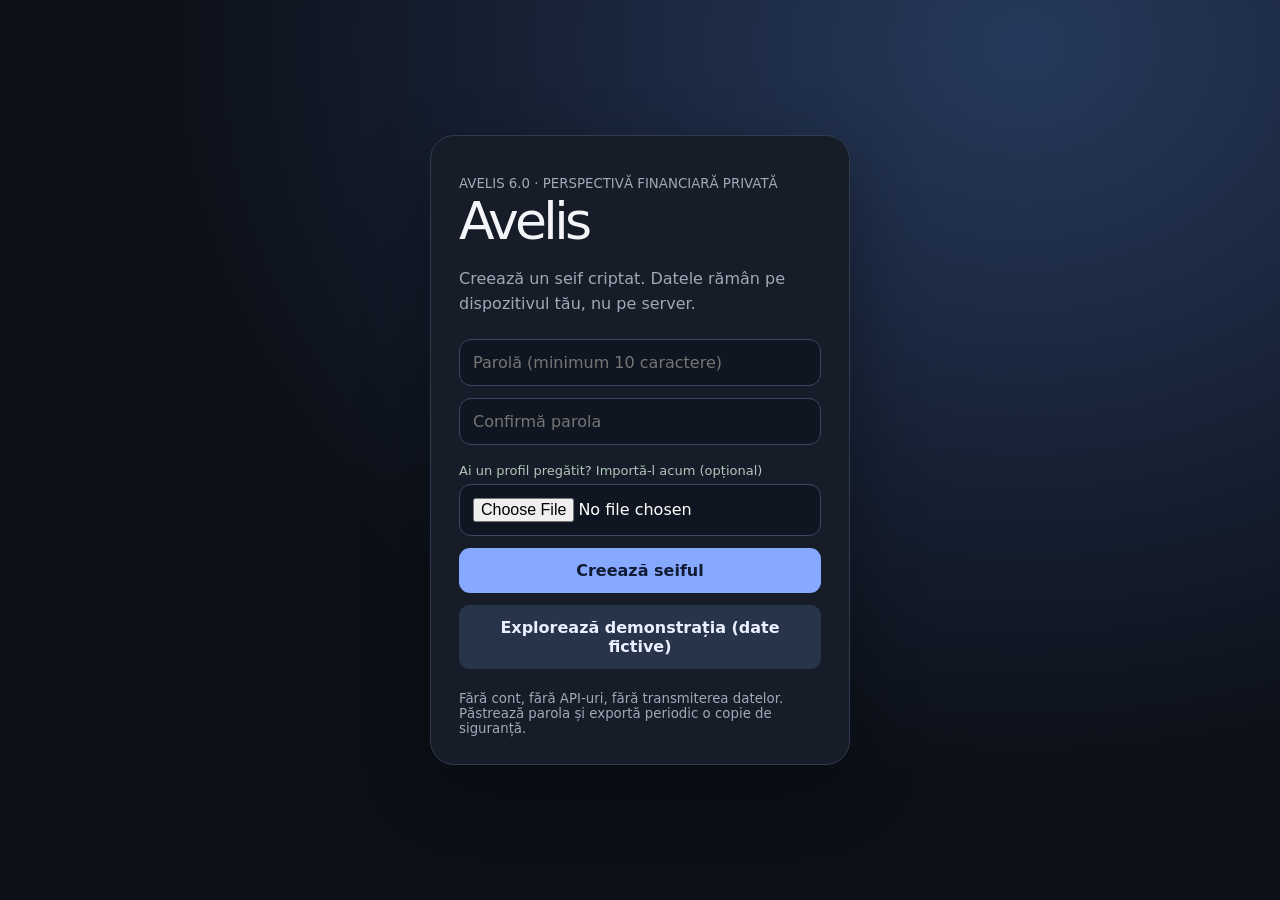
==== public/index.html @ 4bc693ee "Avelis 6: cobalt visual system, cash journal, custom scenarios and debt overview" ====
<!doctype html><html lang="ro"><head><meta charset="utf-8"><meta http-equiv="Content-Security-Policy" content="default-src 'self'; script-src 'self'; style-src 'self' 'unsafe-inline'; img-src 'self' data: blob:; connect-src 'self'; object-src 'none'; base-uri 'none'; form-action 'none'; worker-src 'self'"><meta name="referrer" content="no-referrer"><meta name="description" content="Avelis — local-first financial planning and transaction analysis."><meta name="viewport" content="width=device-width,initial-scale=1,viewport-fit=cover"><meta name="theme-color" content="#0c1018"><meta name="apple-mobile-web-app-capable" content="yes"><meta name="apple-mobile-web-app-status-bar-style" content="black-translucent"><link rel="apple-touch-icon" href="./icon-192.png"><link rel="manifest" href="./manifest.webmanifest"><link rel="stylesheet" href="./style.css?v=6.0"><title>Avelis</title></head><body><div id="app"><noscript>Activează JavaScript pentru a utiliza Avelis.</noscript></div><script src="./app.js?v=6.0" defer></script><script src="./vault.js?v=6.0" defer></script></body></html>
---- public/style.css ----
.avelis-root{color-scheme:dark;--bg:#0a1019;--panel:#121c29;--border:#273647;--muted:#a0b1c4;--text:#edf4fa;--mint:#6ee7bd;--red:#ff9aab;--amber:#ffd191;--blue:#87b9ff}
.avelis-root *{box-sizing:border-box}
.avelis-root{margin:0;background:radial-gradient(ellipse at 85% 0,#152c3c 0,transparent 40%),var(--bg);font:15px/1.55 -apple-system,BlinkMacSystemFont,"Segoe UI",sans-serif;color:var(--text)}
.avelis-root button,.avelis-root input,.avelis-root select,.avelis-root textarea{font:inherit;color:inherit}
.avelis-root button{cursor:pointer;border:1px solid var(--border);border-radius:10px;background:#203244;padding:10px 15px;font-weight:600}
.avelis-root button:hover{background:#2d4357}
.avelis-root button.primary{background:var(--mint);color:#09251e;border:0}
.avelis-root button.danger{color:var(--red)}
.avelis-root button:disabled{opacity:.45;cursor:not-allowed}
.avelis-root input,.avelis-root select,.avelis-root textarea{width:100%;background:#0b1420;border:1px solid #344456;border-radius:9px;padding:10px 12px;min-height:44px}
.avelis-root input[type=checkbox]{width:18px;min-height:18px;accent-color:var(--mint)}
.avelis-root input:focus,.avelis-root select:focus,.avelis-root textarea:focus{outline:2px solid var(--mint);outline-offset:1px}
.avelis-root label{display:block;color:var(--muted);font-size:12px;font-weight:600;letter-spacing:.02em}
.avelis-root label input,.avelis-root label select{display:block;margin-top:5px;font-size:16px;color:var(--text)}
.avelis-root aside{position:fixed;top:0;bottom:0;width:224px;background:#0d1621;border-right:1px solid var(--border);padding:25px 15px;display:flex;flex-direction:column;gap:22px}
.avelis-root .brand{font-size:21px;font-weight:750;letter-spacing:-.06em;padding:0 8px}
.avelis-root .brand em{font-style:normal;color:var(--mint)}
.avelis-root .brand small{display:block;font-size:10px;letter-spacing:.15em;color:var(--muted);font-weight:500}
.avelis-root nav{display:flex;flex-direction:column;gap:5px}
.avelis-root nav button{text-align:left;background:transparent;border-color:transparent;color:var(--muted);font-weight:500}
.avelis-root nav button.active{background:#203244;border-color:#345165;color:var(--mint)}
.avelis-root aside footer{margin-top:auto;font-size:11px;color:var(--muted)}
.avelis-root main{margin-left:224px;padding:35px 4vw 70px;max-width:1650px}
.avelis-root header{display:flex;align-items:center;justify-content:space-between;gap:10px;margin-bottom:25px}
.avelis-root h1{font-size:clamp(26px,3vw,38px);letter-spacing:-.045em;line-height:1.2;margin:0 0 6px}
.avelis-root h2{font-size:19px;letter-spacing:-.02em;margin:0 0 14px}
.avelis-root h3{font-size:15px;margin:0 0 8px}
.avelis-root p{margin:5px 0 15px}
.avelis-root .muted,.avelis-root small{color:var(--muted)}
.avelis-root .tiny{font-size:12px}
.avelis-root .eyebrow{font-size:11px;letter-spacing:.14em;text-transform:uppercase;color:var(--mint);font-weight:700}
.avelis-root .grid{display:grid;gap:14px;grid-template-columns:repeat(auto-fit,minmax(210px,1fr));margin-bottom:16px}
.avelis-root .two{grid-template-columns:repeat(2,minmax(0,1fr))}
.avelis-root .card{background:linear-gradient(150deg,#162333,#111b27);border:1px solid var(--border);border-radius:16px;padding:19px;min-width:0;margin-bottom:15px}
.avelis-root .grid>.card{margin:0}
.avelis-root .metric{font-size:clamp(24px,3vw,33px);font-weight:700;letter-spacing:-.045em;font-variant-numeric:tabular-nums;line-height:1.3;margin:8px 0}
.avelis-root .good{color:var(--mint)}
.avelis-root .bad{color:var(--red)}
.avelis-root .warn{color:var(--amber)}
.avelis-root .row{display:flex;align-items:center;justify-content:space-between;gap:12px;flex-wrap:wrap}
.avelis-root .fields{display:grid;grid-template-columns:repeat(auto-fit,minmax(145px,1fr));gap:13px;margin:12px 0}
.avelis-root .tablewrap{overflow-x:auto}
.avelis-root table{width:100%;border-collapse:collapse;font-size:13px;text-align:left;white-space:nowrap}
.avelis-root th{color:var(--muted);font-size:11px;font-weight:600;text-transform:uppercase;letter-spacing:.04em}
.avelis-root th,.avelis-root td{padding:11px 10px;border-bottom:1px solid var(--border)}
.avelis-root td.num,.avelis-root th.num{text-align:right;font-variant-numeric:tabular-nums}
.avelis-root tr:last-child td{border:0}
.avelis-root .pill{display:inline-block;padding:3px 9px;border-radius:20px;background:#24384a;color:var(--muted);font-size:11px}
.avelis-root .bar{height:9px;border-radius:8px;background:#25384a;overflow:hidden;display:flex;margin:12px 0}
.avelis-root .bar span{height:100%}
.avelis-root .notice{padding:12px 14px;border-left:3px solid var(--amber);background:#382f26;border-radius:5px;color:#ffe0ba;font-size:13px;margin:12px 0}
.avelis-root .line{border-top:1px solid var(--border);margin:12px 0}
.avelis-root .chart{width:100%;height:auto;display:block}
.avelis-root .debt{border:1px solid var(--border);border-radius:12px;padding:15px;margin:12px 0;background:#101b28}
.avelis-root .debt summary{cursor:pointer;list-style:none;display:flex;justify-content:space-between;gap:8px;align-items:center}
.avelis-root .debt summary::-webkit-details-marker{display:none}
.avelis-root .debt summary:after{content:"+";color:var(--muted)}
.avelis-root .debt[open] summary:after{content:"−"}
.avelis-root .check{display:flex;align-items:center;gap:8px;margin:10px 0;color:var(--text);font-size:14px}
.avelis-root .check input{margin:0}
.avelis-root .status{font-size:12px;color:var(--muted)}
.avelis-root .actions{display:flex;gap:8px;flex-wrap:wrap}
.avelis-root .calendar{display:grid;grid-template-columns:repeat(7,minmax(0,1fr));gap:5px}
.avelis-root .day{padding:7px;min-height:66px;border-radius:8px;border:1px solid var(--border);font-size:11px;overflow:hidden}
.avelis-root .day b{display:block;font-size:13px}
.avelis-root .day.negative{background:#3c2631}
.avelis-root .day.positive{background:#15352e}
.avelis-root .dayhead{text-align:center;color:var(--muted);font-size:12px}
.avelis-root .blank{border:0}
.avelis-root .mobile-title{display:none}
.avelis-root #toast{position:fixed;right:15px;bottom:15px;background:#263c4d;padding:10px 16px;border:1px solid var(--border);border-radius:10px;z-index:10;display:none}
.avelis-root a{color:var(--blue)}
@container avelis (max-width:760px){.avelis-root aside{position:sticky;top:0;width:100%;height:auto;padding:12px 12px 7px;gap:7px;z-index:5;background:#0d1621f5;backdrop-filter:blur(20px);border-right:0;border-bottom:1px solid var(--border)}
.avelis-root aside footer{display:none}
.avelis-root nav{flex-direction:row;overflow-x:auto;scrollbar-width:none}
.avelis-root nav button{white-space:nowrap;padding:7px 10px;font-size:13px}
.avelis-root .brand{font-size:18px}
.avelis-root .brand small{display:inline;margin-left:10px}
.avelis-root main{margin:0;padding:20px 14px 50px}
.avelis-root .grid{grid-template-columns:repeat(2,minmax(0,1fr));gap:9px}
.avelis-root .two{grid-template-columns:1fr}
.avelis-root .card{padding:14px;border-radius:13px}
.avelis-root .metric{font-size:25px}
.avelis-root .fields{grid-template-columns:repeat(2,minmax(0,1fr))}
.avelis-root .day{padding:4px;min-height:54px;font-size:9px}
.avelis-root header{align-items:flex-start}
.avelis-root header .status{max-width:85px;text-align:right}
.avelis-root .wide{grid-column:1/-1}}
@container avelis (max-width:365px){.avelis-root .fields{grid-template-columns:1fr}
.avelis-root .metric{font-size:22px}}
@media print{.avelis-root aside,.avelis-root button,.avelis-root #toast{display:none!important}
.avelis-root main{margin:0;color:black;background:white}
.avelis-root .card{background:white;border:1px solid #ddd;color:black}
.avelis-root{background:white;color:black}}
.avelis-root{--bg:#080c14;--panel:#101927;--border:#263448;--text:#f0f5fb;--muted:#98a9bf;--mint:#86a8ff;--red:#ff889d;--amber:#ffd08b;--blue:#c2a9fa;--shadow:0 22px 50px #0003}
.avelis-root{scroll-behavior:smooth}
.avelis-root{background:radial-gradient(ellipse at 90% -10%,#203d4c 0,transparent 42%),radial-gradient(ellipse at 30% 80%,#17223c 0,transparent 50%),var(--bg);background-attachment:fixed;letter-spacing:-.012em}
.avelis-root aside{width:244px;padding:28px 18px;background:#101722d9;backdrop-filter:blur(30px);border-color:#ffffff0e;gap:30px}
.avelis-root .brand{font-size:27px;display:flex;align-items:center;gap:11px;letter-spacing:-.055em}
.avelis-root .brand small{font-size:9px;letter-spacing:.17em;margin-top:2px}
.avelis-root .brand-icon{width:43px;height:43px;border-radius:14px;background:linear-gradient(140deg,#7cecc6,#257a6e);box-shadow:0 7px 25px #54d5b335;display:grid;place-items:center;color:#09271f;flex:none}
.avelis-root .brand-icon svg{width:27px;height:27px}
.avelis-root nav button{display:flex;align-items:center;gap:12px;padding:12px 14px;border-radius:13px;font-size:14px}
.avelis-root nav button svg{width:19px;height:19px;flex:none;stroke-width:1.7}
.avelis-root nav button.active{background:linear-gradient(110deg,#28534891,#1a2e3e70);border:1px solid #86a8ff25;box-shadow:inset 3px 0 #86a8ff;color:#b2f6df}
.avelis-root main{margin-left:244px;max-width:1800px;padding:37px clamp(22px,3.2vw,64px) 70px}
.avelis-root header{margin-bottom:28px}
.avelis-root h1{font-weight:650;font-size:clamp(30px,3.2vw,46px)}
.avelis-root h2{font-weight:650;font-size:19px}
.avelis-root header .status{padding:9px 12px;border:1px solid var(--border);border-radius:30px;background:#ffffff06;white-space:nowrap}
.avelis-root .header-actions{display:flex;gap:8px;align-items:center}
.avelis-root .theme-toggle{padding:8px 13px;border-radius:30px;background:transparent}
.avelis-root .card{position:relative;overflow:hidden;background:linear-gradient(142deg,#ffffff08,#ffffff02),var(--panel);box-shadow:var(--shadow);border:1px solid #a8c7f019;border-radius:22px;padding:22px}
.avelis-root .grid{gap:14px}
.avelis-root .metric{font-weight:650;font-size:clamp(25px,2.6vw,37px)}
.avelis-root .grid>.card:before{content:"";position:absolute;top:0;left:20px;right:20px;height:1px;background:linear-gradient(90deg,transparent,#9cc0e54a,transparent)}
.avelis-root button{border-radius:12px;background:#25364a;color:var(--text);transition:background .18s,transform .18s}
.avelis-root button:active{transform:scale(.98)}
.avelis-root button.primary{background:linear-gradient(135deg,#8bf5ce,#54cba0);box-shadow:0 5px 18px #4bcba328}
.avelis-root input,.avelis-root select,.avelis-root textarea{background:#080f1b90;border-color:#61789655;border-radius:12px}
.avelis-root .debt{background:#ffffff03;border-radius:16px}
.avelis-root .bar{height:12px;border-radius:12px}
.avelis-root .notice{border:1px solid #e7b46e35;background:#b9873413;border-radius:13px;color:var(--amber);border-left:3px solid var(--amber)}
.avelis-root .hero{display:grid;grid-template-columns:minmax(0,1.5fr) minmax(170px,.75fr);gap:24px;align-items:center;padding:30px;min-height:220px;background:radial-gradient(ellipse at 85% 45%,#377d682f,transparent 60%),linear-gradient(120deg,#162d3b,#14212c 65%,#102526);border-color:#78e8b937}
.avelis-root .hero .big{font-size:clamp(42px,6vw,76px);font-weight:610;letter-spacing:-.07em;line-height:1.06;margin:12px 0}
.avelis-root .hero .hero-sub{max-width:540px;color:#a9c5cb}
.avelis-root .hero .orbit{max-width:220px;width:100%;justify-self:center}
.avelis-root .hero .orbit text{fill:#e8f8f2}
.avelis-root .hero .pill{background:#65e8b41a;color:#a6f0d6}
.avelis-root .hero .actions{margin-top:18px}
.avelis-root .hero .actions button:not(.primary){background:#ffffff08}
.avelis-root .chart-shell{position:relative}
.avelis-root .chart-tip{position:absolute;top:10px;right:10px;white-space:pre-line;pointer-events:none;padding:9px 13px;border-radius:12px;background:var(--panel);border:1px solid var(--border);box-shadow:var(--shadow);font-size:12px;display:none;z-index:2}
.avelis-root .chart{touch-action:pan-y;overflow:visible}
.avelis-root .chart text{fill:var(--muted)}
.avelis-root .chart-axis{stroke:var(--border)}
.avelis-root .chart-glow{filter:drop-shadow(0 0 6px #86a8ff55)}
.avelis-root .kicker{font-size:10px;letter-spacing:.18em;color:var(--mint);font-weight:700;text-transform:uppercase}
.avelis-root .syncbox{border:1px solid var(--border);border-radius:14px;padding:15px;margin:10px 0;background:#ffffff04}
.avelis-root .syncbox .row{margin:5px 0}
.avelis-root .bottom-caption{font-size:11px;color:var(--muted)}
.avelis-root .day{min-height:74px;border-radius:12px}
.avelis-root .day.positive{background:#54cba014}
.avelis-root .day.negative{background:#fa77941c}
.avelis-root .tablewrap{border-radius:10px}
.avelis-root .card .row+.row{margin-top:8px}
.avelis-root .mini-nav{display:none}
.avelis-root .progress-row{margin:11px 0}
.avelis-root .progress-row .bar{margin:7px 0}
.avelis-root .fade-in{animation:appear .28s ease-out both}
@keyframes appear{from{opacity:0;transform:translateY(5px)}to{opacity:1;transform:translateY(0)}}
.avelis-root[data-theme=light]{color-scheme:light;--bg:#eef2f7;--panel:#fcfdff;--border:#d9e1ed;--text:#14243a;--muted:#54677c;--mint:#087a58;--red:#b33952;--amber:#905d00;--blue:#2364aa;--shadow:0 12px 35px #24405b0c}
.avelis-root[data-theme=light]{background:radial-gradient(ellipse at 95% 0,#cde8e1,transparent 50%),var(--bg)}
.avelis-root[data-theme=light] aside{background:#f7faffdf;border-color:var(--border)}
.avelis-root[data-theme=light] nav button.active{background:#d9eee6;color:#086748;box-shadow:inset 3px 0 #087a58}
.avelis-root[data-theme=light] button{background:#e9eff7;color:var(--text)}
.avelis-root[data-theme=light] input,.avelis-root[data-theme=light] select,.avelis-root[data-theme=light] textarea{background:#f3f6fa}
.avelis-root[data-theme=light] .hero{background:radial-gradient(ellipse at 85% 45%,#a9e1ca,transparent 70%),#e6f5f0}
.avelis-root[data-theme=light] .hero .orbit text{fill:#16362d}
.avelis-root[data-theme=light] .hero .hero-sub{color:#426b62}
.avelis-root[data-theme=light] .hero .pill{color:#086748}
.avelis-root[data-theme=light] .pill{background:#e5edf4;color:#456079}
.avelis-root[data-theme=light] .bar{background:#e1e8ef}
.avelis-root[data-theme=light] .card{border-color:#dbe4ee}
.avelis-root[data-theme=light] .debt{background:#f7f9fc}
.avelis-root[data-theme=light] #toast{background:#fff}
.avelis-root[data-theme=light] .day.positive{background:#dff2e9}
.avelis-root[data-theme=light] .day.negative{background:#fbe3e9}
@container avelis (max-width:760px){.avelis-root aside{position:sticky;top:0;width:100%;padding:calc(8px + env(safe-area-inset-top)) 15px 9px;gap:9px;background:#101722ec;z-index:6}
.avelis-root .brand{font-size:22px}
.avelis-root .brand-icon{width:31px;height:31px;border-radius:10px}
.avelis-root .brand-icon svg{width:21px;height:21px}
.avelis-root .brand small{display:block;margin:0;font-size:8px}
.avelis-root nav{gap:5px;overflow:auto}
.avelis-root nav button{padding:8px 11px;font-size:12px;gap:5px;flex:none}
.avelis-root nav button svg{width:15px;height:15px}
.avelis-root main{margin:0;padding:19px 13px calc(42px + env(safe-area-inset-bottom))}
.avelis-root header{margin-bottom:16px;gap:5px}
.avelis-root h1{font-size:29px}
.avelis-root header .status{font-size:10px;padding:6px 8px;max-width:100px;white-space:normal}
.avelis-root .header-actions{flex-direction:column;align-items:flex-end;gap:5px}
.avelis-root .theme-toggle{padding:5px 10px;font-size:12px}
.avelis-root .card{border-radius:18px;padding:16px}
.avelis-root .hero{grid-template-columns:1fr;gap:4px;padding:20px}
.avelis-root .hero .big{font-size:52px}
.avelis-root .hero .orbit{display:none}
.avelis-root .hero .hero-sub{font-size:13px}
.avelis-root .hero .actions{margin-top:12px}
.avelis-root .grid{gap:8px}
.avelis-root .grid>.card{padding:13px}
.avelis-root .metric{font-size:25px}
.avelis-root .day{min-height:54px;font-size:9px;padding:3px}
.avelis-root .chart{min-height:125px}
.avelis-root h2{font-size:17px}
.avelis-root .tiny{font-size:11px}
.avelis-root .hero .actions button{font-size:12px;padding:9px 11px}
.avelis-root .fields{gap:8px}
.avelis-root label input,.avelis-root label select{font-size:16px}
.avelis-root #toast{bottom:calc(15px + env(safe-area-inset-bottom));max-width:90vw}}
@media (prefers-reduced-motion:reduce){.avelis-root *,.avelis-root *::before,.avelis-root *::after{animation:none!important;transition:none!important;scroll-behavior:auto!important}}
.avelis-host{height:100%;padding:0!important;overflow:hidden!important;container:avelis / inline-size}.avelis-root{height:100%;overflow:auto;position:relative;isolation:isolate;container:avelis / inline-size;font-family: -apple-system,BlinkMacSystemFont,system-ui,sans-serif;--bg:#101a1b;--panel:#172624;--border:#344840;--text:#edf4ec;--muted:#a9bdb3;--mint:#86a8ff;--blue:#a5c8e6;--red:#f1a2a3;--amber:#e1bc87;background:radial-gradient(ellipse at 90% 0,#274139 0,transparent 50%),var(--bg)}.avelis-root aside{position:sticky;top:0;height:100%;float:left;background:#12201fe8;width:208px;z-index:5}.avelis-root main{margin-left:208px;max-width:1600px;padding:26px 28px 50px}.avelis-root .brand{font-size:29px;font-weight:550;letter-spacing:-.06em}.avelis-root .brand-icon{background:#86a8ff;color:#18342b}.avelis-root .brand small{letter-spacing:.1em}.avelis-root .card{border-radius:19px;box-shadow:0 10px 35px #0002}.avelis-root .hero{background:radial-gradient(ellipse at 90% 55%,#538f6f3d,transparent 65%),linear-gradient(135deg,#244139,#182a2c);border-color:#86a8ff44}.avelis-root #toast{position:sticky;bottom:12px;margin:0 auto;z-index:30;right:auto;left:auto;width:max-content;max-width:95%;transform:none}.avelis-root #view{animation:avelis-in .28s ease both}.avelis-root button{min-height:36px}.avelis-root .chart-tip{white-space:pre-line}.avelis-root .profile-row{display:flex;align-items:center;justify-content:space-between;gap:10px;border-bottom:1px solid var(--border);padding:12px 0}.avelis-root .profile-row:last-child{border:0}.avelis-root .profile-row p{margin:3px 0;font-size:12px}.avelis-root .intelligence-grid{display:grid;grid-template-columns:1fr 1fr;gap:12px}.avelis-root .intelligence-grid>.card{margin:0}.avelis-root .signal{font-size:11px;letter-spacing:.1em;color:var(--mint)}.avelis-root .profile-progress{height:8px;border-radius:9px;overflow:hidden;background:var(--border)}.avelis-root .profile-progress span{display:block;height:100%;background:var(--mint);transition:width .4s}.avelis-root[data-theme=light]{--bg:#edf3ef;--panel:#fff;--border:#d6e2dc;--text:#23382f;--muted:#516d61;--mint:#14744f;background:radial-gradient(ellipse at 90% 0,#cce6d6,transparent 50%),var(--bg)}.avelis-root[data-theme=light] aside{background:#f4faf6}.avelis-root[data-theme=light] .hero{background:linear-gradient(135deg,#d6f0e0,#e9f5ee)}@keyframes avelis-in{from{opacity:0;transform:translateY(7px)}to{opacity:1;transform:translateY(0)}}@container avelis (max-width:900px){.avelis-root aside{width:100%;height:auto;float:none;position:sticky;top:0;display:block;padding:9px 12px;background:#12201fef}.avelis-root aside footer{display:none}.avelis-root nav{display:flex;flex-direction:row;overflow-x:auto;gap:4px;padding-top:7px;scrollbar-width:none}.avelis-root nav button{white-space:nowrap;flex:none;min-height:38px}.avelis-root main{margin:0;padding:16px 12px 44px}.avelis-root .brand{font-size:24px}.avelis-root .brand small{display:none}.avelis-root .intelligence-grid{grid-template-columns:1fr}.avelis-root .grid{grid-template-columns:repeat(2,minmax(0,1fr))}.avelis-root .grid.two{grid-template-columns:1fr}.avelis-root .fields{grid-template-columns:repeat(2,minmax(0,1fr))}.avelis-root .hero{grid-template-columns:1fr}.avelis-root .hero .orbit{display:none}.avelis-root .card{padding:15px}.avelis-root h1{font-size:27px}.avelis-root .metric{font-size:clamp(19px,5vw,27px)}}@container avelis (max-width:420px){.avelis-root .fields{grid-template-columns:1fr}.avelis-root .calendar .day{font-size:9px}.avelis-root .metric{font-size:20px}}@media(prefers-reduced-motion:reduce){.avelis-root #view{animation:none}.avelis-root .profile-progress span{transition:none}}
html,body{margin:0;height:100%;background:#101a1b;font-family:system-ui}body{overflow:hidden}.avelis-root{height:100dvh}.entry{min-height:100dvh;display:grid;place-items:center;padding:24px;box-sizing:border-box;background:radial-gradient(ellipse at 80% 10%,#325247,transparent 60%),#101a1b;color:#e8f4eb}.entry section{width:min(100%,420px);padding:28px;box-sizing:border-box;background:#172624;border:1px solid #375247;border-radius:24px;box-shadow:0 30px 80px #0005}.entry h1{font-size:40px;font-weight:500;letter-spacing:-.07em;margin:0}.entry p{color:#b1c7bb;line-height:1.55}.entry input,.entry button{font:inherit;box-sizing:border-box;width:100%;padding:13px;border-radius:12px;margin:6px 0}.entry input{background:#0d1917;color:white;border:1px solid #456657;font-size:16px}.entry button{background:#86a8ff;color:#18342b;border:0;font-weight:650;cursor:pointer}.entry button.secondary{background:#283e36;color:#dbefe4}.entry small{display:block;color:#b1c7bb;margin-top:12px}.entry #error{color:#ffacac}.avelis-root aside{padding-top:calc(20px + env(safe-area-inset-top))}@media(max-width:900px){.avelis-root aside{padding-top:calc(8px + env(safe-area-inset-top))}.avelis-root main{padding-bottom:calc(40px + env(safe-area-inset-bottom))}}
/* v2: editorial dashboard and bottom navigation */
.avelis-root{--bg:#0b1517;--panel:#142325;--text:#eef3e9;--muted:#9db0ad;--border:#29413f;--mint:#86a8ff;background:radial-gradient(ellipse at 100% 0%,#294c44,transparent 45%),var(--bg)}
.avelis-root .card{background:linear-gradient(135deg,#ffffff06,transparent),var(--panel);border:1px solid var(--border);border-radius:24px}.avelis-root main{max-width:1480px;padding:34px clamp(20px,4vw,64px) 86px}.avelis-root nav button{min-height:52px}.avelis-root #view.fade-in{animation:v2appear .38s cubic-bezier(.2,.7,.2,1) both}
.v2hero{position:relative;isolation:isolate;overflow:hidden;border-radius:30px;padding:32px 34px;margin-bottom:18px;background:radial-gradient(ellipse at 87% 23%,#417b62,transparent 58%),linear-gradient(130deg,#213f39,#162c30 65%,#1c413c);border:1px solid #9edcc74d;box-shadow:0 20px 70px #0004;color:#eef7e9}.v2glow{position:absolute;inset:-40%;background:conic-gradient(from 25deg,transparent 0%,#86a8ff22 12%,transparent 28%,#81adce22 53%,transparent 66%);z-index:-1;animation:v2drift 20s linear infinite;pointer-events:none}.v2hero-main{display:grid;grid-template-columns:1.5fr 1fr;gap:20px;align-items:center}.v2eyebrow{font-size:10px;letter-spacing:.15em;font-weight:750;color:var(--muted);margin-bottom:8px}.v2hero .v2eyebrow{color:#bbd9cc}.v2balance{font-size:clamp(36px,5.6vw,75px);font-weight:550;letter-spacing:-.075em;line-height:1.06;font-variant-numeric:tabular-nums;margin:10px 0 15px;overflow-wrap:anywhere}.v2hero p{color:#c0d8cf}.v2ring{width:min(100%,176px);aspect-ratio:1;border-radius:50%;justify-self:center;display:grid;place-items:center;background:conic-gradient(#9df0c9 var(--pct),#ffffff15 0);padding:9px;box-shadow:0 0 45px #9df0c91c}.v2ring>div{height:100%;width:100%;border-radius:50%;background:#20403a;display:grid;align-content:center;justify-items:center;padding:8px;text-align:center}.v2ring b{font-size:45px;line-height:1.1}.v2ring span,.v2ring small{font-size:11px;color:#c0d8cf}.v2herofoot{display:grid;grid-template-columns:1fr 1fr;gap:16px;margin-top:24px;padding-top:19px;border-top:1px solid #ffffff22}.v2herofoot small,.v2event small,.v2presets small{display:block;font-size:12px;color:var(--muted)}.v2herofoot small{color:#bbd9cc}.v2herofoot strong{display:block;font-size:clamp(18px,2vw,28px);font-weight:550;margin-top:5px}.v2quickgrid{display:grid;grid-template-columns:1fr 1fr auto;gap:12px;align-items:end}.v2quickgrid button{min-height:44px}.v2quick p{margin:8px 0 0}.v2insight{display:flex;align-items:center;gap:16px;margin:0 0 18px;padding:19px 22px;border-radius:22px;border:1px solid #83d7b83d;background:linear-gradient(120deg,#37685242,#82d4ad0a)}.v2insight>div{flex:1;min-width:0}.v2insight h2{margin:3px 0}.v2insight p{margin:0;color:var(--muted);font-size:13px}.v2insight small{font-size:10px;letter-spacing:.12em;color:var(--mint)}.v2spark{display:grid;place-items:center;background:#86a8ff25;color:var(--mint);border-radius:18px;width:52px;height:52px;font-size:29px;flex:none}.v2columns{display:grid;grid-template-columns:1.35fr 1fr;gap:14px;align-items:start}.v2chart .chart-glow{stroke-dasharray:1200;animation:v2draw .9s ease-out both}.v2event{display:grid;grid-template-columns:68px minmax(0,1fr) auto;gap:10px;align-items:center;border-bottom:1px solid var(--border);padding:13px 0}.v2event:last-child{border:0}.v2event b{font-size:13px;overflow-wrap:anywhere}.v2event strong{font-size:14px;font-variant-numeric:tabular-nums;white-space:nowrap}.v2date{color:var(--muted);font-size:11px;background:#86a8ff12;border-radius:10px;padding:8px;text-align:center}.v2flow{display:flex;min-height:14px;gap:3px;border-radius:12px;overflow:hidden;background:var(--border);margin:18px 0}.v2flow i{transition:flex .4s ease;min-width:0}.v2line{padding:7px 0;border-bottom:1px solid var(--border);font-size:13px}.v2links{display:flex;flex-wrap:wrap;gap:8px;margin:14px 0}.v2links .selected{background:var(--mint);color:#0a2520;border-color:transparent}.v2presets{display:grid;grid-template-columns:repeat(4,minmax(0,1fr));gap:8px;margin:0 0 18px}.v2presets button{text-align:left;min-height:76px;background:var(--panel);border-radius:18px}.v2presets b{display:block}.v2intro h2{font-size:clamp(24px,3vw,38px);line-height:1.12;letter-spacing:-.04em}.avelis-root button:focus-visible{outline:2px solid var(--mint);outline-offset:3px}.entry h1{font-size:56px}.entry section{border-radius:30px}
@keyframes v2appear{from{opacity:0;transform:translateY(8px)}to{opacity:1;transform:translateY(0)}}@keyframes v2drift{to{transform:rotate(360deg)}}@keyframes v2draw{from{stroke-dashoffset:1200}to{stroke-dashoffset:0}}
@media(max-width:900px){.avelis-root aside{position:sticky;top:0;height:auto;width:100%;float:none;padding:calc(10px + env(safe-area-inset-top)) 18px 10px;display:block;background:#142523f2;z-index:6}.avelis-root nav{position:fixed;bottom:0;left:0;right:0;top:auto;display:grid;grid-template-columns:repeat(4,1fr);padding:7px 9px calc(7px + env(safe-area-inset-bottom));gap:5px;background:#132423f5;backdrop-filter:blur(24px);border-top:1px solid #9dd7c32c;overflow:visible;z-index:20}.avelis-root nav button{flex-direction:column;gap:3px;justify-content:center;min-height:51px;padding:7px 4px;border-radius:15px;font-size:11px}.avelis-root nav button svg{width:22px;height:22px}.avelis-root nav button.active{box-shadow:none}.avelis-root main{margin:0;padding:18px 15px calc(108px + env(safe-area-inset-bottom))}.avelis-root header .status{display:none}.avelis-root .card{border-radius:21px;padding:17px}.v2hero{padding:21px 18px;border-radius:26px}.v2hero-main{grid-template-columns:minmax(0,1fr) 104px;gap:10px}.v2balance{font-size:clamp(34px,9vw,54px)}.v2ring{padding:6px}.v2ring b{font-size:30px}.v2ring span,.v2ring small{font-size:9px}.v2herofoot{gap:10px;margin-top:18px}.v2herofoot strong{font-size:19px}.v2herofoot small{font-size:10px}.v2quickgrid{grid-template-columns:1fr 1fr;gap:8px}.v2quickgrid>button{grid-column:1/-1}.v2columns{grid-template-columns:1fr;gap:0}.v2presets{grid-template-columns:1fr 1fr}.v2insight{padding:15px;gap:10px}.v2spark{width:38px;height:38px;font-size:22px}.v2insight button{padding:8px;min-width:42px}.v2insight h2{font-size:16px}.v2event{grid-template-columns:60px minmax(0,1fr) auto;gap:8px}.avelis-root #toast{bottom:calc(80px + env(safe-area-inset-bottom));z-index:40}.avelis-root[data-theme=light] nav,.avelis-root[data-theme=light] aside{background:#eff6f3f5}}
@media(prefers-reduced-motion:reduce){.v2glow,.v2chart .chart-glow,.avelis-root #view.fade-in{animation:none!important}}

.v2chart .chart-glow{stroke-dasharray:none;animation:v2reveal .8s cubic-bezier(.25,.7,.2,1) both}@keyframes v2reveal{from{clip-path:inset(0 100% 0 0)}to{clip-path:inset(0 0 0 0)}}@media(prefers-reduced-motion:reduce){.v2chart .chart-glow{animation:none!important}}

/* Avelis v3: rich data surfaces and responsive controls */
.v3banner{position:relative;overflow:hidden;padding:28px 30px;border:1px solid #86a8ff35;border-radius:26px;background:radial-gradient(ellipse at 100% 0%,#4c7d6455,transparent 60%),linear-gradient(140deg,#1b3837,#152b30);color:#eef7e9;margin-bottom:18px;box-shadow:0 16px 50px #0003}
.v3banner small,.v3answer small{font-size:10px;letter-spacing:.16em;color:#86a8ff;font-weight:700}.v3banner h2{font-size:clamp(26px,4vw,48px);line-height:1.06;letter-spacing:-.055em;margin:12px 0}.v3banner p{color:#c0d8cf;max-width:50ch;margin-bottom:0}.v3tx{display:grid;grid-template-columns:minmax(0,1fr) auto minmax(125px,.45fr);align-items:center;gap:12px;border-bottom:1px solid var(--border);padding:12px 0}.v3tx b,.v3tx small{display:block;overflow-wrap:anywhere}.v3tx small{font-size:11px;color:var(--muted)}.v3tx select{font-size:13px!important;min-width:0}.v3suggest{display:flex;flex-wrap:wrap;gap:8px;margin-bottom:16px}.v3suggest button{font-size:13px;border-radius:50px;background:#86a8ff12;border-color:#86a8ff33}.v3answer{padding:20px;border-radius:20px;margin-top:16px;background:linear-gradient(130deg,#86a8ff1c,#c2a9fa10);border:1px solid #86a8ff44;animation:v2appear .3s ease-out both}.v3answer p{font-size:16px;line-height:1.65;margin:8px 0}.avelis-root #view>section,.avelis-root #view>.card{animation:v2appear .35s cubic-bezier(.2,.7,.2,1) both}.avelis-root #view>.card:nth-child(2){animation-delay:.04s}.avelis-root #view>.card:nth-child(3){animation-delay:.07s}.avelis-root .v2flow{height:16px;box-shadow:inset 0 1px 3px #0003}.avelis-root .v2flow i{animation:v3flow .55s ease-out both;transform-origin:left}.avelis-root .v2presets button:hover,.avelis-root .v3suggest button:hover{transform:translateY(-2px);border-color:var(--mint)}.avelis-root button{touch-action:manipulation}.avelis-root .v2balance{font-feature-settings:"tnum";animation:v2appear .35s ease-out both}.avelis-root .v2event:active{background:#86a8ff0a}@keyframes v3flow{from{transform:scaleX(0)}to{transform:scaleX(1)}}@media(max-width:900px){.v3banner{padding:20px 18px;border-radius:23px}.v3tx{grid-template-columns:minmax(0,1fr) auto;gap:6px}.v3tx select{grid-column:1/-1;font-size:16px!important}.v3tx b{font-size:13px}.v3suggest button{font-size:12px}.v3answer{padding:15px}.avelis-root .v2links button{min-height:44px}}@media(prefers-reduced-motion:reduce){.avelis-root *,.avelis-root *::before,.avelis-root *::after{animation:none!important;transition:none!important}}

.v3storage{position:fixed;bottom:90px;left:12px;right:12px;z-index:1000;padding:14px;background:#592b32;color:#fff1f2;border-radius:12px;box-shadow:0 12px 36px #0008;font-size:13px}.v3storage[hidden]{display:none!important}

.v3heat{display:grid;grid-template-columns:repeat(7,minmax(0,1fr));gap:7px;margin:14px 0}.v3heat>div{aspect-ratio:1.2;display:grid;align-content:center;justify-items:center;gap:2px;border:1px solid var(--border);border-radius:12px;color:var(--text);font-size:13px}.v3heat>div b{font-weight:600}.v3heat>div span{font-size:10px;color:var(--muted)}.v3heat .danger{background:#b4475935;border-color:#f1a2a355}.v3heat .caution{background:#e6c58c20;border-color:#e6c58c45}.v3heat .safe{background:#86a8ff17;border-color:#86a8ff40}.v3heat .unknown{background:#ffffff05}.v3legend{display:flex;flex-wrap:wrap;gap:12px;font-size:11px;color:var(--muted)}.v3legend span:nth-child(1){color:var(--red)}.v3legend span:nth-child(2){color:var(--amber)}.v3legend span:nth-child(3){color:var(--mint)}.v3cat .v2flow{height:8px;margin:5px 0 14px}.v3cat .row{font-size:12px}

/* 4.0 — quieter, editorial layout with responsive hierarchy */
.avelis-root{--bg:#0b1418;--panel:#132328;--border:#2b4147;--muted:#a3b6b8;--text:#eef5ef;--mint:#a9e8c7;background:radial-gradient(ellipse at 85% -5%,#254b46 0,transparent 46%),var(--bg)}
.avelis-root[data-theme=light]{--bg:#eef4f0;--panel:#fff;--border:#d4e2dc;--muted:#516963;--text:#182e28;--mint:#126c51;background:radial-gradient(ellipse at 85% 0%,#c8e5d6,transparent 55%),var(--bg)}
.avelis-root main{max-width:1450px;padding-top:30px}.avelis-root .card{border-radius:25px;padding:23px;box-shadow:0 16px 38px #00000014}.v4mast{display:flex;justify-content:space-between;align-items:center;font-size:10px;letter-spacing:.15em;color:var(--muted);margin:0 2px 12px}.v4hero{isolation:isolate;position:relative;overflow:hidden;border-radius:32px;background:linear-gradient(130deg,#203f3c,#193036 65%,#244a44);border:1px solid #a9e8c742;box-shadow:0 20px 55px #0003;padding:32px 35px;margin:0 0 20px;color:#f1f9ef}.v4aurora{position:absolute;inset:-70%;z-index:-1;pointer-events:none;background:conic-gradient(from 60deg,transparent 0 20%,#80d8ad2a 31%,transparent 43%,#c2a9fa18 62%,transparent 77%);animation:v2drift 28s linear infinite}.v4hero-top{display:flex;justify-content:space-between;gap:12px;align-items:center}.v4eyebrow{font-size:10px;font-weight:720;letter-spacing:.17em;color:var(--muted)}.v4hero .v4eyebrow{color:#b6d8c8}.v4tag{font-size:11px;border:1px solid #b7e4ce3c;padding:6px 10px;border-radius:99px;color:#d5e9df}.v4amount{font-size:clamp(47px,7vw,88px);font-weight:510;letter-spacing:-.075em;font-variant-numeric:tabular-nums;line-height:1.08;margin:24px 0 8px;overflow-wrap:anywhere}.v4desc{color:#c0d9d0;font-size:13px}.v4hero-grid{display:grid;grid-template-columns:1fr 1fr 1.15fr;gap:18px;border-top:1px solid #d4efe02b;margin-top:25px;padding-top:22px}.v4hero-grid div{min-width:0}.v4hero-grid small,.v4hero-grid span{display:block;color:#bfd5cf;font-size:11px}.v4hero-grid strong{display:block;font-size:clamp(21px,3vw,35px);font-weight:520;letter-spacing:-.05em;margin:6px 0;overflow-wrap:anywhere}.v4hero-actions{display:flex;gap:10px;flex-wrap:wrap;margin-top:24px}.avelis-root .v4hero button:not(.primary){background:#ffffff12;color:#eaf5ee;border-color:#ffffff20}.v4hero .primary{color:#0a2520}.v4next{display:flex;align-items:center;gap:16px;border:1px solid var(--border);border-radius:24px;padding:18px 22px;margin-bottom:18px;background:linear-gradient(115deg,#86a8ff16,transparent),var(--panel)}.v4next>div:nth-child(2){flex:1;min-width:0}.v4orb{width:48px;height:48px;display:grid;place-items:center;background:#86a8ff1c;border-radius:16px;color:var(--mint);font-size:25px;flex:none}.v4next small{color:var(--mint);font-size:10px;letter-spacing:.12em}.v4next h2{margin:4px 0;font-size:18px}.v4next p{margin:0;color:var(--muted);font-size:13px}.v4grid{display:grid;grid-template-columns:1.3fr 1fr;gap:15px;align-items:start}.v4chart .chart-glow{animation:v2reveal .8s ease both}.v4chartstats{display:grid;grid-template-columns:1fr 1fr;gap:12px}.v4chartstats small,.v4chartstats b{display:block}.v4chartstats small{font-size:11px;color:var(--muted)}.v4chartstats b{font-size:22px;font-weight:550;letter-spacing:-.04em}.v4welcome{max-width:680px;padding:30px;background:var(--panel);border:1px solid var(--border);border-radius:28px}.v4welcome h2{font-size:clamp(30px,4vw,48px);letter-spacing:-.055em;font-weight:550;line-height:1.1}.v4welcome p{color:var(--muted)}.v4welcome label{margin:16px 0}.v4welcome input{font-size:24px!important}.v4steps{display:flex;gap:10px;margin:18px 0}.v4steps button{min-width:42px;border-radius:50%;aspect-ratio:1}.v4steps button.current{background:var(--mint);color:var(--bg)}.v4pair{display:flex;align-items:center;gap:12px;justify-content:space-between;padding:12px 0;border-bottom:1px solid var(--border)}.v4pair small{display:block;overflow-wrap:anywhere;font-size:11px}.v4cat .v2flow{height:9px;margin:5px 0 15px}.v4demo{display:flex;align-items:center;justify-content:space-between;gap:8px;padding:8px 12px;background:#86a8ff15;border:1px solid var(--border);border-radius:13px;font-size:11px;margin-bottom:12px;color:var(--muted)}.v4hero,.v4next,.v4welcome{animation:v2appear .4s cubic-bezier(.2,.7,.2,1) both}
@media(max-width:900px){.avelis-root main{padding-top:14px}.avelis-root .card{padding:17px;border-radius:23px}.v4hero{padding:22px 18px;border-radius:28px}.v4amount{font-size:clamp(44px,11vw,68px);margin-top:19px}.v4hero-grid{grid-template-columns:1fr 1fr;gap:12px;padding-top:17px;margin-top:19px}.v4hero-grid>div:last-child{grid-column:1/-1;border-top:1px solid #d4efe020;padding-top:12px}.v4hero-grid strong{font-size:23px}.v4hero-grid span{font-size:10px}.v4hero-actions button{flex:1;min-height:44px}.v4next{padding:14px;gap:10px}.v4orb{width:36px;height:36px;font-size:20px}.v4next h2{font-size:15px}.v4next p{font-size:11px}.v4next button{font-size:12px;padding:8px;min-width:44px}.v4grid{grid-template-columns:1fr;gap:0}.v4welcome{padding:21px}.v4pair button{flex:none}.avelis-root nav{border-radius:20px 20px 0 0;box-shadow:0 -10px 30px #0002}.v4tag{font-size:9px;white-space:normal}}
@media(prefers-reduced-motion:reduce){.v4aurora,.v4hero,.v4next,.v4welcome,.v4chart .chart-glow{animation:none!important}}

@media(max-width:900px){.avelis-root aside{backdrop-filter:none;-webkit-backdrop-filter:none}.avelis-root nav{-webkit-backdrop-filter:blur(24px);backdrop-filter:blur(24px)}}

/* AVELIS 5 — GRAPHITE / LIME. Independent visual system. */
.avelis-root{--bg:#0d0f14;--panel:#171a21;--border:#2b303a;--text:#f3f5f8;--muted:#a1a9b7;--mint:#86a8ff;--red:#ff9e9b;--amber:#e4b77d;--blue:#c2a9fa;--shadow:0 18px 48px #0003;background:var(--bg);font:15px/1.5 -apple-system,BlinkMacSystemFont,system-ui,sans-serif;letter-spacing:-.01em}
.avelis-root[data-theme=light]{--bg:#f2f4f9;--panel:#fff;--border:#dfe2dc;--text:#20283b;--muted:#59635e;--mint:#3658a6;--red:#b14242;--amber:#805e22;--blue:#5953a6;background:var(--bg)}
.avelis-root aside{background:#101219;border-right:1px solid var(--border);width:218px;padding:34px 16px;gap:44px}.avelis-root main{margin-left:218px;max-width:1500px;padding:32px clamp(22px,3.2vw,54px) 70px}.avelis-root .brand{font-size:26px;font-weight:650;color:var(--text);letter-spacing:-.065em}.avelis-root .brand-icon{background:#86a8ff;color:#111b34;border-radius:13px;box-shadow:none;width:38px;height:38px}.avelis-root .brand small{font-size:8px;color:var(--muted)}.avelis-root nav button{border:0;background:transparent;padding:13px 14px;color:var(--muted);min-height:48px;border-radius:11px}.avelis-root nav button.active{color:#c9d8ff;background:#202b43;box-shadow:none;border:0}.avelis-root header{margin-bottom:20px}.avelis-root h1{font-size:clamp(27px,3vw,42px);font-weight:620;letter-spacing:-.055em}.avelis-root h2{font-weight:630;letter-spacing:-.04em;font-size:19px}.avelis-root .eyebrow{color:var(--muted);font-size:9px;letter-spacing:.19em}.avelis-root .card{background:var(--panel);border:1px solid var(--border);border-radius:20px;padding:22px;box-shadow:none}.avelis-root .card .card{background:var(--bg)}.avelis-root .grid>.card:before{display:none}.avelis-root button{background:#232831;border:1px solid #353c48;border-radius:10px;font-weight:550;transition:transform .18s,background .18s,border-color .18s}.avelis-root button:hover{background:#2e3540}.avelis-root button.primary{background:#86a8ff;color:#111b34;border:1px solid #86a8ff;box-shadow:none}.avelis-root .theme-toggle{background:transparent}.avelis-root input,.avelis-root select,.avelis-root textarea{background:#0f1218;border-color:var(--border);border-radius:10px}.avelis-root .debt{background:var(--bg);border-radius:12px}.avelis-root .pill{background:#242a33;color:var(--muted)}.avelis-root .bar,.avelis-root .v2flow{background:#2a303a}.avelis-root .v4eyebrow,.avelis-root .v2eyebrow,.avelis-root .kicker,.avelis-root .signal{color:var(--muted);font-size:10px;letter-spacing:.12em}.av5-date{display:flex;justify-content:space-between;color:var(--muted);font-size:11px;margin:0 2px 12px;gap:10px}.avelis-root .av5-hero{border-radius:24px;padding:25px 28px 16px;color:#f1f4f7;background:linear-gradient(125deg,#20283b,#13171e 64%);border:1px solid #37435c;box-shadow:none;overflow:hidden}.av5-light{position:absolute;inset:-10% -5% 25% 40%;pointer-events:none;background:radial-gradient(ellipse at 90% 10%,#86a8ff20,transparent 70%);z-index:-1;animation:av5breath 9s ease-in-out infinite alternate}.av5-hero .v4eyebrow{color:#adb7cc}.av5-hero .v4tag{border-color:#46536c;color:#c7d1e4;font-size:10px}.av5-hero .v4amount{font-size:clamp(44px,6vw,77px);font-weight:540;letter-spacing:-.075em;margin:17px 0 4px;color:#f4f7f5}.av5-hero-meta{display:flex;justify-content:space-between;align-items:center;gap:12px;color:#aab5c8;font-size:12px;margin-bottom:24px}.av5-plothead{display:flex;justify-content:space-between;align-items:end;gap:14px;padding-top:17px;border-top:1px solid #ffffff13}.av5-plothead small,.av5-plothead b{display:block}.av5-plothead small{font-size:9px;letter-spacing:.14em;color:#aab5c8}.av5-plothead b{font-size:26px;font-weight:550;letter-spacing:-.055em;color:#86a8ff;margin-top:4px}.av5-range{display:flex;border:1px solid #ffffff1b;border-radius:10px;background:#0d1015;padding:3px;gap:3px}.avelis-root .av5-range button{min-width:44px;min-height:34px;border:0;background:transparent;border-radius:7px;color:#afb8c2;font-size:12px;padding:5px 8px}.avelis-root .av5-range button.selected{background:#86a8ff;color:#111b34}.av5-hero .chart{width:100%;height:clamp(180px,25vw,290px);overflow:visible}.av5-hero .chart text{fill:#aab5c8}.av5-hero .chart-axis{stroke:#ffffff18}.av5-chartcaption{display:flex;justify-content:space-between;gap:6px;font-size:11px;color:#aab5c8}.av5-metrics{display:grid;grid-template-columns:repeat(3,minmax(0,1fr));gap:12px;margin:0 0 16px}.av5-metrics>div{position:relative;border:1px solid var(--border);background:var(--panel);padding:16px 17px;border-radius:16px;min-width:0}.av5-metrics small,.av5-metrics b,.av5-metrics span:not(.av5-minicon){display:block}.av5-metrics small{color:var(--muted);font-size:11px;margin:0 22px 6px 0}.av5-metrics b{font-size:clamp(20px,2.7vw,32px);font-weight:570;letter-spacing:-.055em;overflow-wrap:anywhere;line-height:1.12}.av5-metrics span:not(.av5-minicon){font-size:10px;color:var(--muted);margin-top:7px}.av5-minicon{position:absolute;right:13px;top:13px;color:var(--mint);font-size:17px}.avelis-root .v4next{background:var(--panel);border:1px solid var(--border);border-left:3px solid var(--mint);border-radius:16px;padding:17px}.avelis-root .v4orb{background:#86a8ff13;color:var(--mint)}.av5-grid{display:grid;grid-template-columns:repeat(2,minmax(0,1fr));gap:14px;align-items:start}.av5-ringwrap{display:grid;grid-template-columns:155px minmax(0,1fr);gap:18px;align-items:center;margin:12px 0}.av5-donut{width:100%;height:auto;animation:av5appear .6s ease both}.av5-donut text{fill:var(--text)}.av5-donut .av5-ringlabel{font-size:9px;letter-spacing:1.6px;fill:var(--muted)}.av5-donut .av5-ringnumber{font-size:20px;font-weight:650;letter-spacing:-1px}.av5-ringlegend{display:grid;gap:10px}.av5-ringlegend>div{display:grid;grid-template-columns:8px minmax(0,1fr) auto;gap:7px;align-items:center;font-size:12px}.av5-ringlegend i{height:8px;border-radius:2px}.av5-ringlegend span{color:var(--muted);overflow-wrap:anywhere}.av5-ringlegend b{font-weight:600;white-space:nowrap}.av5-shortcuts{display:grid;grid-template-columns:repeat(4,minmax(0,1fr));gap:10px;margin:8px 0 15px}.av5-shortcuts button{min-height:48px;text-align:left}.avelis-root .v2hero,.avelis-root .v3banner{background:linear-gradient(120deg,#212a3d,#171a22);color:#f3f5f8;border-color:#414b65;box-shadow:none}.avelis-root .v2hero .v2eyebrow,.avelis-root .v3banner small{color:#86a8ff}.avelis-root .v2hero p,.avelis-root .v3banner p{color:#aab5c8}.avelis-root .v2event{grid-template-columns:65px minmax(0,1fr) auto;padding:11px 0}.avelis-root .v2date{background:#272c36;color:var(--muted)}.avelis-root .v2presets button{background:var(--panel);border-color:var(--border)}.avelis-root .chart-glow{filter:none}.avelis-root .av5-trace{animation:av5trace .7s cubic-bezier(.2,.7,.2,1) both;stroke-dasharray:none}.avelis-root .chart-tip{background:#232831;border:1px solid #3c444f;color:#eef1f4}.avelis-root .v3heat .safe{background:#86a8ff19;border-color:#86a8ff38}.avelis-root .v3heat .caution{background:#e4b77d19}.avelis-root .v3heat .danger{background:#ff9e9b1c}.avelis-root .v3answer{background:#86a8ff0d;border-color:#86a8ff2e}.avelis-root .v3suggest button{background:#242a33;border-color:var(--border)}.avelis-root .v4welcome{border-radius:20px}.avelis-root .v4steps button.current{background:var(--mint);color:var(--bg)}.avelis-root[data-theme=light] aside{background:#f8f9fc}.avelis-root[data-theme=light] nav button.active{background:#e5ebff;color:#344d9e}.avelis-root[data-theme=light] button:not(.primary){background:#f1f3ef;border-color:var(--border);color:var(--text)}.avelis-root[data-theme=light] input,.avelis-root[data-theme=light] select,.avelis-root[data-theme=light] textarea{background:#f6f7f4}.avelis-root[data-theme=light] .v2date,.avelis-root[data-theme=light] .pill{background:#ecf0eb}.avelis-root[data-theme=light] .av5-range button{background:transparent;color:#afb8c2;border:0}.avelis-root[data-theme=light] .av5-range button.selected{background:#86a8ff;color:#111b34}.entry{background:radial-gradient(ellipse at 80% 5%,#26395c,transparent 60%),#0d0f14;color:#f3f5f8}.entry section{background:#171a21;border:1px solid #323842;border-radius:24px;box-shadow:0 26px 70px #0005}.entry input{background:#0f1218;border:1px solid #3a424d}.entry button{background:#86a8ff;color:#111b34;border-radius:11px}.entry button.secondary{background:#262d35;color:#f3f5f8}.entry small,.entry p{color:#a1a9b7}.entry h1{font-size:52px;letter-spacing:-.07em}
@keyframes av5trace{from{clip-path:inset(0 100% 0 0)}to{clip-path:inset(0 0 0 0)}}@keyframes av5appear{from{opacity:0;transform:scale(.96)}to{opacity:1;transform:scale(1)}}@keyframes av5breath{to{transform:translate(-7%,8%) scale(1.07);opacity:.65}}
@media(max-width:900px){.avelis-root aside{width:100%;height:auto;float:none;position:sticky;top:0;padding:calc(8px + env(safe-area-inset-top)) 16px 9px;background:#101219f5;border-right:0;border-bottom:1px solid #ffffff0a;backdrop-filter:none;-webkit-backdrop-filter:none}.avelis-root .brand{font-size:23px}.avelis-root .brand-icon{width:30px;height:30px;border-radius:9px}.avelis-root nav{position:fixed;bottom:0;left:0;right:0;background:#14171ef5;border-top:1px solid #ffffff15;border-radius:0;padding:6px 10px calc(6px + env(safe-area-inset-bottom));gap:4px;box-shadow:0 -8px 28px #0003}.avelis-root nav button{border-radius:12px;min-height:50px;padding:5px;font-size:10px}.avelis-root nav button.active{background:#202b43;color:#c9d8ff}.avelis-root main{margin:0;padding:15px 14px calc(102px + env(safe-area-inset-bottom))}.avelis-root header{margin-bottom:13px}.avelis-root h1{font-size:32px}.avelis-root header .muted{font-size:12px}.avelis-root .card{padding:16px;border-radius:18px}.avelis-root .av5-hero{padding:17px 16px 14px;border-radius:22px}.av5-hero .v4amount{font-size:clamp(42px,11vw,64px);margin:13px 0 3px}.av5-hero-meta{margin-bottom:17px;gap:6px;font-size:10px}.av5-hero-meta button{font-size:11px;padding:8px 10px;min-height:40px}.av5-plothead{padding-top:14px}.av5-plothead b{font-size:23px}.av5-hero .chart{height:auto;min-height:125px;aspect-ratio:600/236}.av5-hero .chart text{font-size:15px}.av5-chartcaption{font-size:10px}.av5-metrics{grid-template-columns:repeat(3,minmax(0,1fr));gap:6px;margin-bottom:12px}.av5-metrics>div{padding:11px 9px;border-radius:12px}.av5-metrics small{font-size:9px;margin-right:0;padding-top:17px}.av5-metrics b{font-size:clamp(16px,4.5vw,21px)}.av5-metrics span:not(.av5-minicon){font-size:9px}.av5-minicon{top:7px;left:9px;right:auto;font-size:13px}.avelis-root .v4next{padding:12px;gap:9px}.av5-grid{grid-template-columns:1fr;gap:0}.av5-ringwrap{grid-template-columns:115px minmax(0,1fr);gap:9px}.av5-ringlegend>div{font-size:11px}.av5-shortcuts{grid-template-columns:1fr 1fr}.av5-shortcuts button{font-size:12px}.avelis-root .v2event{grid-template-columns:57px minmax(0,1fr) auto;gap:7px}.avelis-root[data-theme=light] nav{background:#f5f7fbf5}.avelis-root[data-theme=light] nav button.active{background:#e5ebff;color:#344d9e}.avelis-root[data-theme=light] nav button:not(.active){background:transparent;border:0}}
@media(prefers-reduced-motion:reduce){.av5-light,.av5-donut,.avelis-root .av5-trace{animation:none!important}}

/* Align all chart text and range selectors on narrow screens. */
@media(max-width:420px){.av5-ringwrap{grid-template-columns:98px minmax(0,1fr)}.av5-ringlegend>div{font-size:10px}.av5-range button{min-width:38px!important}.av5-plothead b{font-size:21px}.av5-hero .chart text{font-size:15px}}

/* Avelis 6: midnight / cobalt / lavender */
.avelis-root{--bg:#0c1018;--panel:#161d29;--border:#303b4e;--text:#f2f5fc;--muted:#a5b0c3;--mint:#86a8ff;--blue:#c2a9fa;--red:#ff9e9b;--amber:#e4b77d;background:radial-gradient(ellipse at 85% -10%,#26375270,transparent 55%),var(--bg)}
.avelis-root[data-theme=light]{--bg:#f0f3f9;--panel:#fff;--border:#dbe1ed;--text:#1b263d;--muted:#59677c;--mint:#3658a6;--blue:#7456b0;background:var(--bg)}.avelis-root .good{color:#86a8ff}.avelis-root[data-theme=light] .good{color:#3658a6}.avelis-root aside{background:#101621}.avelis-root nav button.active{background:#24314d;color:#dce5ff}.avelis-root .av5-hero{background:radial-gradient(ellipse at 90% 10%,#344a765f,transparent 65%),linear-gradient(125deg,#202b40,#141a29 70%);border-color:#3c4c69}.avelis-root .v2hero,.avelis-root .v3banner{background:linear-gradient(135deg,#242f46,#151c29);border-color:#384965}.avelis-root .card{background:linear-gradient(155deg,#ffffff03,transparent),var(--panel)}.avelis-root .v4next{background:var(--panel);border-color:var(--border);border-left:3px solid var(--mint)}.avelis-root .v3heat .safe{background:#86a8ff18;border-color:#86a8ff3a}.avelis-root .v4orb{background:#86a8ff16}.avelis-root .v3answer{background:#86a8ff0d;border-color:#86a8ff2f}.avelis-root .av5-range button.selected{background:#86a8ff;color:#101a30}.avelis-root .av5-hero .chart text{fill:#adb8ce}.avelis-root .av5-plothead b{color:#a9c1ff}.avelis-root .notice{background:#e4b77d12;color:var(--amber);border-color:#e4b77d42}.avelis-root .av5-metrics>div{background:var(--panel)}.avelis-root .v2date{background:#252e40}.avelis-root .brand-icon{background:#86a8ff;color:#111b34}.avelis-root button.primary{background:#86a8ff;color:#111b34;border-color:#86a8ff}.avelis-root .chart-tip{background:#252e40;border-color:#46536c}.entry{background:radial-gradient(ellipse at 80% 5%,#26395c,transparent 60%),#0c1018}.entry section{background:#161d29;border-color:#303b4e}.entry button{background:#86a8ff;color:#111b34}.entry button.secondary{background:#283449;color:#eaf0ff}.entry input{background:#101621;border-color:#394760}.av6-cash h2{margin:4px 0 8px}.av6-form{padding:16px;background:var(--bg);border:1px solid var(--border);border-radius:15px;margin:12px 0}.av6-seg{display:flex;gap:7px}.av6-seg button{flex:1}.avelis-root .av6-seg button.selected{background:var(--mint);color:var(--bg)}.av6-jrow{display:grid;grid-template-columns:34px minmax(0,1fr) auto;gap:10px;align-items:center;border-top:1px solid var(--border);padding:12px 0}.av6-jicon{width:34px;height:34px;display:grid;place-items:center;border-radius:11px;background:#86a8ff17;color:var(--mint)}.av6-jrow b,.av6-jrow small{display:block;overflow-wrap:anywhere}.av6-jrow small{font-size:11px;color:var(--muted)}.av6-jrow strong{font-size:13px;white-space:nowrap}.av6-debtgrid{display:grid;grid-template-columns:1fr 1fr;gap:14px}.av6-big{font-size:clamp(27px,4vw,44px);font-weight:600;letter-spacing:-.055em;line-height:1.2;margin:10px 0;font-variant-numeric:tabular-nums}.av6-util{height:8px;border-radius:99px;background:var(--border);overflow:hidden;margin:14px 0 6px}.av6-util i{height:100%;display:block;background:linear-gradient(90deg,#86a8ff,#c2a9fa);border-radius:99px;animation:v3flow .6s ease both}.avelis-root input[type=range]{padding:0;accent-color:var(--mint);background:transparent;border:0}.avelis-root[data-theme=light] aside{background:#f8f9fc}.avelis-root[data-theme=light] nav button.active{background:#e5ebff;color:#344d9e}.avelis-root[data-theme=light] .v2date{background:#edf1fa}.avelis-root[data-theme=light] .av5-hero .v4eyebrow{color:#adb8ce}
@media(max-width:900px){.avelis-root aside{background:#101621f5}.avelis-root nav{background:#141c29f5}.avelis-root nav button.active{background:#24314d;color:#dce5ff}.avelis-root[data-theme=light] nav{background:#f5f7fbf5}.avelis-root[data-theme=light] nav button.active{background:#e5ebff;color:#344d9e}.av6-debtgrid{grid-template-columns:1fr;gap:0}.av6-form{padding:12px}.av6-jrow{gap:8px}.av6-jrow b{font-size:13px}.av6-big{font-size:34px}}@media(prefers-reduced-motion:reduce){.av6-util i{animation:none!important}}
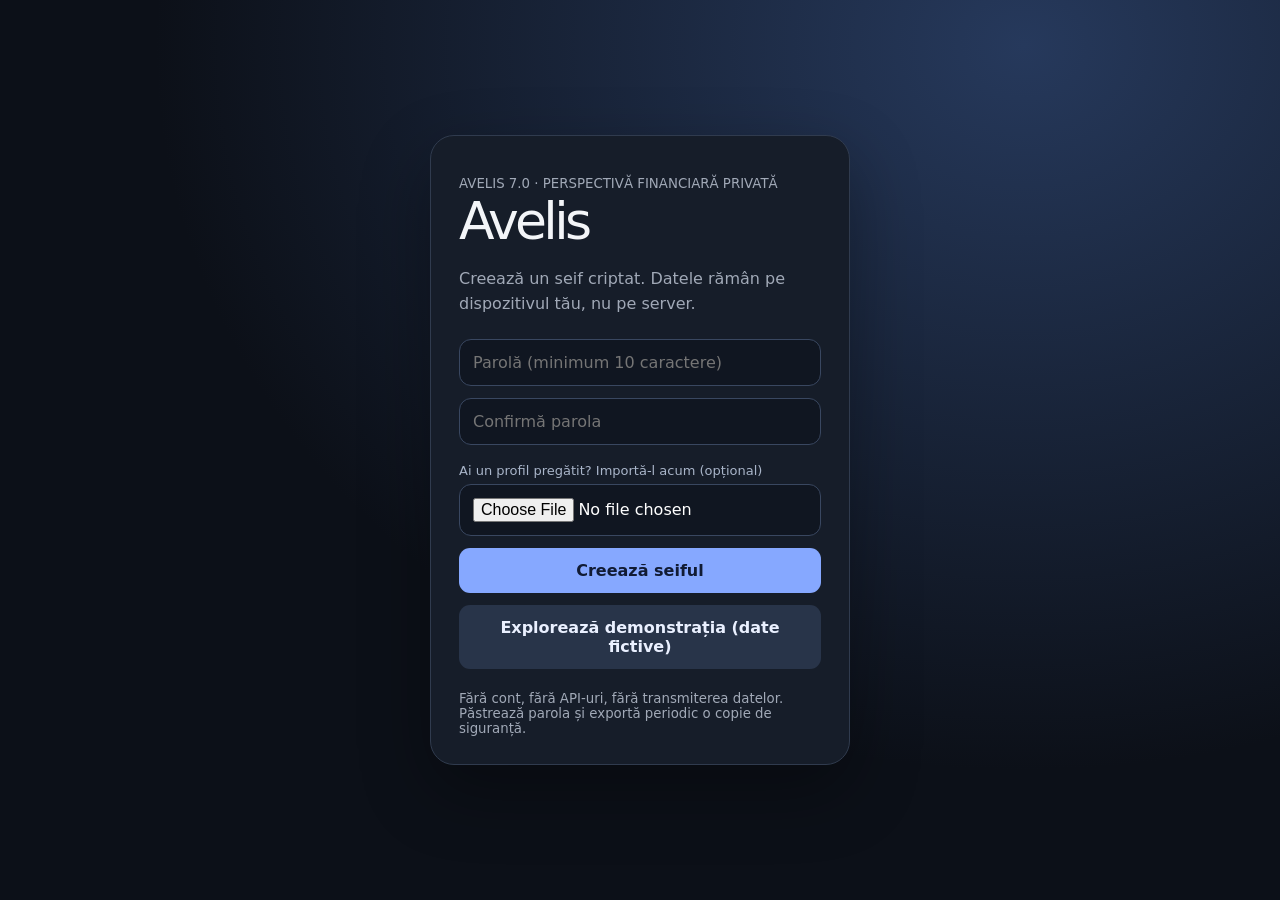
==== commit 61fcb62e: "Avelis 7: integrated action center, batch review, goals, statement balances, strategy matrix and ove" ====
--- a/public/index.html
+++ b/public/index.html
@@ -1 +1 @@
-<!doctype html><html lang="ro"><head><meta charset="utf-8"><meta http-equiv="Content-Security-Policy" content="default-src 'self'; script-src 'self'; style-src 'self' 'unsafe-inline'; img-src 'self' data: blob:; connect-src 'self'; object-src 'none'; base-uri 'none'; form-action 'none'; worker-src 'self'"><meta name="referrer" content="no-referrer"><meta name="description" content="Avelis — local-first financial planning and transaction analysis."><meta name="viewport" content="width=device-width,initial-scale=1,viewport-fit=cover"><meta name="theme-color" content="#0c1018"><meta name="apple-mobile-web-app-capable" content="yes"><meta name="apple-mobile-web-app-status-bar-style" content="black-translucent"><link rel="apple-touch-icon" href="./icon-192.png"><link rel="manifest" href="./manifest.webmanifest"><link rel="stylesheet" href="./style.css?v=6.0"><title>Avelis</title></head><body><div id="app"><noscript>Activează JavaScript pentru a utiliza Avelis.</noscript></div><script src="./app.js?v=6.0" defer></script><script src="./vault.js?v=6.0" defer></script></body></html>+<!doctype html><html lang="ro"><head><meta charset="utf-8"><meta http-equiv="Content-Security-Policy" content="default-src 'self'; script-src 'self'; style-src 'self' 'unsafe-inline'; img-src 'self' data: blob:; connect-src 'self'; object-src 'none'; base-uri 'none'; form-action 'none'; worker-src 'self'"><meta name="referrer" content="no-referrer"><meta name="description" content="Avelis — local-first financial planning and transaction analysis."><meta name="viewport" content="width=device-width,initial-scale=1,viewport-fit=cover"><meta name="theme-color" content="#0b1019"><meta name="apple-mobile-web-app-capable" content="yes"><meta name="apple-mobile-web-app-status-bar-style" content="black-translucent"><link rel="apple-touch-icon" href="./icon-192.png"><link rel="manifest" href="./manifest.webmanifest"><link rel="stylesheet" href="./style.css?v=7.0"><title>Avelis</title></head><body><div id="app"><noscript>Activează JavaScript pentru a utiliza Avelis.</noscript></div><script src="./app.js?v=7.0" defer></script><script src="./vault.js?v=7.0" defer></script></body></html>
--- a/public/style.css
+++ b/public/style.css
@@ -242,3 +242,6 @@
 .avelis-root{--bg:#0c1018;--panel:#161d29;--border:#303b4e;--text:#f2f5fc;--muted:#a5b0c3;--mint:#86a8ff;--blue:#c2a9fa;--red:#ff9e9b;--amber:#e4b77d;background:radial-gradient(ellipse at 85% -10%,#26375270,transparent 55%),var(--bg)}
 .avelis-root[data-theme=light]{--bg:#f0f3f9;--panel:#fff;--border:#dbe1ed;--text:#1b263d;--muted:#59677c;--mint:#3658a6;--blue:#7456b0;background:var(--bg)}.avelis-root .good{color:#86a8ff}.avelis-root[data-theme=light] .good{color:#3658a6}.avelis-root aside{background:#101621}.avelis-root nav button.active{background:#24314d;color:#dce5ff}.avelis-root .av5-hero{background:radial-gradient(ellipse at 90% 10%,#344a765f,transparent 65%),linear-gradient(125deg,#202b40,#141a29 70%);border-color:#3c4c69}.avelis-root .v2hero,.avelis-root .v3banner{background:linear-gradient(135deg,#242f46,#151c29);border-color:#384965}.avelis-root .card{background:linear-gradient(155deg,#ffffff03,transparent),var(--panel)}.avelis-root .v4next{background:var(--panel);border-color:var(--border);border-left:3px solid var(--mint)}.avelis-root .v3heat .safe{background:#86a8ff18;border-color:#86a8ff3a}.avelis-root .v4orb{background:#86a8ff16}.avelis-root .v3answer{background:#86a8ff0d;border-color:#86a8ff2f}.avelis-root .av5-range button.selected{background:#86a8ff;color:#101a30}.avelis-root .av5-hero .chart text{fill:#adb8ce}.avelis-root .av5-plothead b{color:#a9c1ff}.avelis-root .notice{background:#e4b77d12;color:var(--amber);border-color:#e4b77d42}.avelis-root .av5-metrics>div{background:var(--panel)}.avelis-root .v2date{background:#252e40}.avelis-root .brand-icon{background:#86a8ff;color:#111b34}.avelis-root button.primary{background:#86a8ff;color:#111b34;border-color:#86a8ff}.avelis-root .chart-tip{background:#252e40;border-color:#46536c}.entry{background:radial-gradient(ellipse at 80% 5%,#26395c,transparent 60%),#0c1018}.entry section{background:#161d29;border-color:#303b4e}.entry button{background:#86a8ff;color:#111b34}.entry button.secondary{background:#283449;color:#eaf0ff}.entry input{background:#101621;border-color:#394760}.av6-cash h2{margin:4px 0 8px}.av6-form{padding:16px;background:var(--bg);border:1px solid var(--border);border-radius:15px;margin:12px 0}.av6-seg{display:flex;gap:7px}.av6-seg button{flex:1}.avelis-root .av6-seg button.selected{background:var(--mint);color:var(--bg)}.av6-jrow{display:grid;grid-template-columns:34px minmax(0,1fr) auto;gap:10px;align-items:center;border-top:1px solid var(--border);padding:12px 0}.av6-jicon{width:34px;height:34px;display:grid;place-items:center;border-radius:11px;background:#86a8ff17;color:var(--mint)}.av6-jrow b,.av6-jrow small{display:block;overflow-wrap:anywhere}.av6-jrow small{font-size:11px;color:var(--muted)}.av6-jrow strong{font-size:13px;white-space:nowrap}.av6-debtgrid{display:grid;grid-template-columns:1fr 1fr;gap:14px}.av6-big{font-size:clamp(27px,4vw,44px);font-weight:600;letter-spacing:-.055em;line-height:1.2;margin:10px 0;font-variant-numeric:tabular-nums}.av6-util{height:8px;border-radius:99px;background:var(--border);overflow:hidden;margin:14px 0 6px}.av6-util i{height:100%;display:block;background:linear-gradient(90deg,#86a8ff,#c2a9fa);border-radius:99px;animation:v3flow .6s ease both}.avelis-root input[type=range]{padding:0;accent-color:var(--mint);background:transparent;border:0}.avelis-root[data-theme=light] aside{background:#f8f9fc}.avelis-root[data-theme=light] nav button.active{background:#e5ebff;color:#344d9e}.avelis-root[data-theme=light] .v2date{background:#edf1fa}.avelis-root[data-theme=light] .av5-hero .v4eyebrow{color:#adb8ce}
 @media(max-width:900px){.avelis-root aside{background:#101621f5}.avelis-root nav{background:#141c29f5}.avelis-root nav button.active{background:#24314d;color:#dce5ff}.avelis-root[data-theme=light] nav{background:#f5f7fbf5}.avelis-root[data-theme=light] nav button.active{background:#e5ebff;color:#344d9e}.av6-debtgrid{grid-template-columns:1fr;gap:0}.av6-form{padding:12px}.av6-jrow{gap:8px}.av6-jrow b{font-size:13px}.av6-big{font-size:34px}}@media(prefers-reduced-motion:reduce){.av6-util i{animation:none!important}}
+
+.avelis-root{--bg:#0b1019;--panel:#151e2b;--border:#2e3b51;--text:#f2f5fc;--muted:#a9b5c9;--mint:#90b1ff;background:radial-gradient(ellipse at 86% -15%,#354e7a55,transparent 54%),var(--bg)}.avelis-root[data-theme=light]{--bg:#eef2f9;--panel:#fff;--border:#dbe1ed;--text:#1b263d;--muted:#59677c;--mint:#3658a6;background:var(--bg)}.avelis-root .card{border-radius:19px}.av7-pulse{display:grid;grid-template-columns:1.3fr 1fr;gap:1px;border:1px solid var(--border);background:var(--border);border-radius:18px;overflow:hidden;margin-bottom:5px}.av7-pulse>div{background:var(--panel);padding:19px}.av7-pulse small,.av7-pulse b,.av7-pulse span{display:block}.av7-pulse small{color:var(--muted);font-size:9px;letter-spacing:.1em}.av7-pulse b{font-size:clamp(25px,3.5vw,42px);line-height:1.1;letter-spacing:-.05em;margin:7px 0;font-weight:600}.av7-pulse span{font-size:11px;color:var(--muted)}.av7-shortcuts{display:grid;grid-template-columns:repeat(4,minmax(0,1fr));gap:8px;margin:10px 0 18px}.av7-shortcuts button{min-height:48px;text-align:center}.av7-workspace{display:grid;grid-template-columns:1fr 1fr;gap:14px;align-items:start}.av7-task,.av7-group{display:grid;grid-template-columns:minmax(0,1fr) auto;gap:10px;align-items:center;border-top:1px solid var(--border);padding:14px 0}.av7-task{grid-template-columns:32px minmax(0,1fr) auto}.av7-task>span{font-size:11px;font-weight:650;color:var(--mint);width:30px;height:30px;display:grid;place-items:center;border-radius:10px;background:#86a8ff14}.av7-task b,.av7-task small,.av7-group b,.av7-group small{display:block;overflow-wrap:anywhere}.av7-task small,.av7-group small{font-size:11px;color:var(--muted);margin-top:3px}.av7-task button{min-width:42px}.av7-hero{padding:28px;border-radius:23px;background:radial-gradient(ellipse at 90% 0%,#566da34d,transparent 55%),linear-gradient(135deg,#202c44,#151d2b);border:1px solid #465b80;color:#f2f5fc;margin-bottom:18px;animation:v2appear .35s ease both}.av7-hero>small{color:#b7cbff;letter-spacing:.16em;font-size:10px}.av7-hero h2{font-size:clamp(26px,4vw,43px);line-height:1.1;margin:14px 0;letter-spacing:-.05em}.av7-count{font-size:clamp(30px,5vw,55px);font-weight:600;letter-spacing:-.06em}.av7-count span{font-size:14px;color:#b4c0d6;letter-spacing:0}.av7-hero p{color:#b4c0d6;font-size:12px}.av7-progress{height:9px;border-radius:99px;background:var(--border);overflow:hidden;margin:12px 0}.av7-progress i{display:block;height:100%;background:linear-gradient(90deg,#86a8ff,#c2a9fa);border-radius:99px;transform-origin:left;animation:v3flow .65s ease both}.av7-selected{border-color:var(--mint)!important}.av7-attention{border-color:#e4b77d75!important}.av7-goal{border-top:1px solid var(--border);padding:17px 0}.av7-goal .row{gap:9px;flex-wrap:wrap}.av7-goal .row span{font-size:12px;color:var(--muted)}.av7-strategies>div{display:grid;grid-template-columns:8px minmax(0,1fr) auto;gap:10px;align-items:center;border-top:1px solid var(--border);padding:12px 0}.av7-strategies>div>span{width:8px;height:8px;border-radius:50%}.av7-strategies small,.av7-strategies b{display:block}.av7-strategies small{font-size:11px;color:var(--muted)}.av7-strategies strong{font-size:14px;white-space:nowrap}.av7-workspace .av6-cash .row{flex-wrap:wrap}.avelis-root .av4next{margin-bottom:12px}.avelis-root .av5-hero{background:radial-gradient(ellipse at 92% -10%,#4b639a65,transparent 64%),linear-gradient(135deg,#26354c,#151d2b 72%)}.avelis-root #view.fade-in{animation:v2appear .24s ease both}.avelis-root button:active{transform:scale(.98)}
+@media(max-width:900px){.av7-workspace{grid-template-columns:1fr;gap:0}.av7-pulse>div{padding:12px}.av7-pulse small{font-size:8px}.av7-pulse b{font-size:25px}.av7-pulse span{font-size:10px}.av7-shortcuts{gap:5px}.av7-shortcuts button{font-size:10px;padding:8px 3px;min-height:44px}.av7-task{grid-template-columns:26px minmax(0,1fr) auto;gap:7px;padding:12px 0}.av7-task>span{width:26px;height:26px}.av7-task b,.av7-group b{font-size:13px}.av7-task small,.av7-group small{font-size:10px}.av7-hero{padding:20px}.av7-attention .av7-group{grid-template-columns:1fr}.av7-strategies strong{font-size:12px}.av7-group button{font-size:11px;min-height:40px}}@media(prefers-reduced-motion:reduce){.av7-progress i,.av7-hero{animation:none!important}}
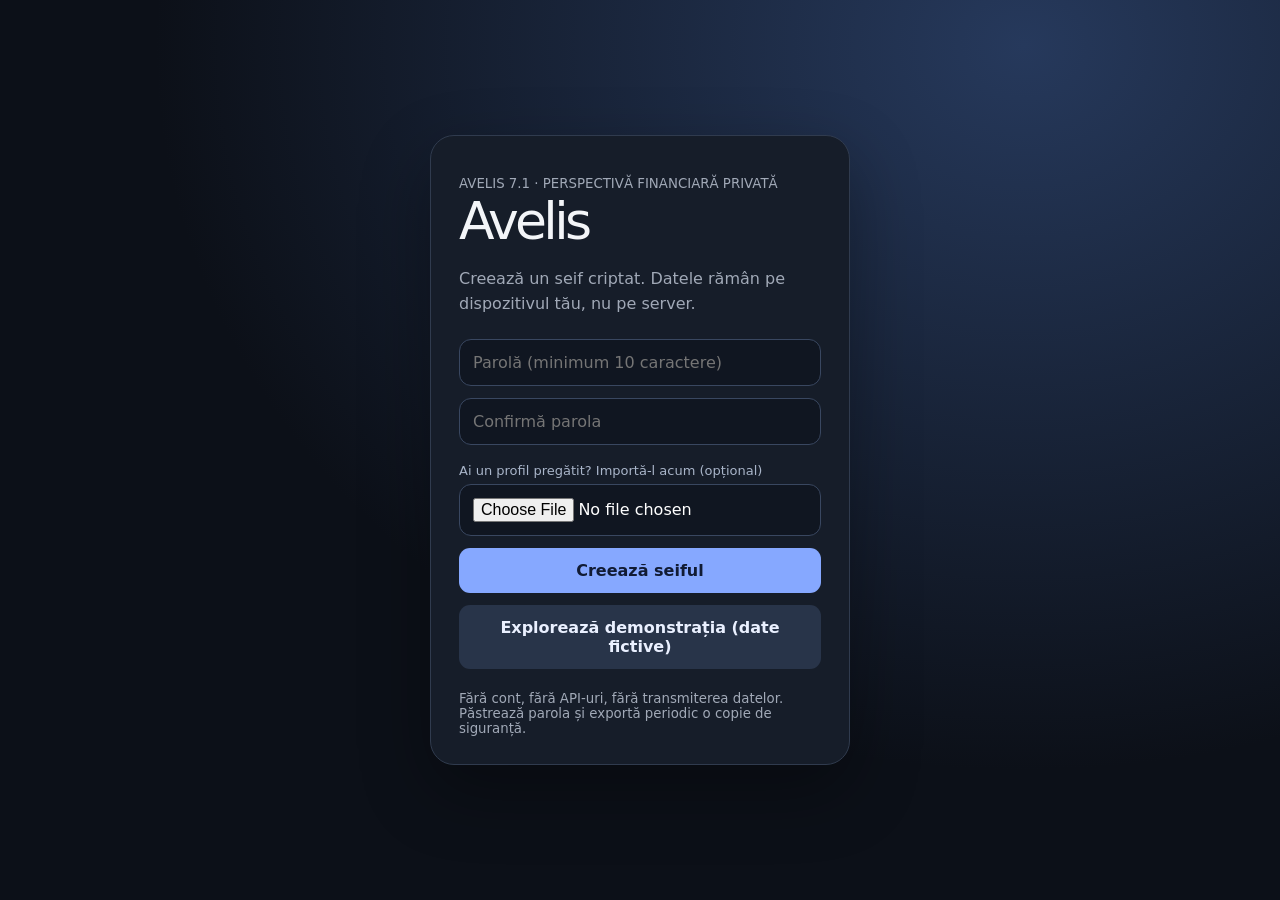
==== commit ec181783: "Complete Avelis workflow: long-term actual analytics, reusable account labels and atomic debt paymen" ====
--- a/public/index.html
+++ b/public/index.html
@@ -1 +1 @@
-<!doctype html><html lang="ro"><head><meta charset="utf-8"><meta http-equiv="Content-Security-Policy" content="default-src 'self'; script-src 'self'; style-src 'self' 'unsafe-inline'; img-src 'self' data: blob:; connect-src 'self'; object-src 'none'; base-uri 'none'; form-action 'none'; worker-src 'self'"><meta name="referrer" content="no-referrer"><meta name="description" content="Avelis — local-first financial planning and transaction analysis."><meta name="viewport" content="width=device-width,initial-scale=1,viewport-fit=cover"><meta name="theme-color" content="#0b1019"><meta name="apple-mobile-web-app-capable" content="yes"><meta name="apple-mobile-web-app-status-bar-style" content="black-translucent"><link rel="apple-touch-icon" href="./icon-192.png"><link rel="manifest" href="./manifest.webmanifest"><link rel="stylesheet" href="./style.css?v=7.0"><title>Avelis</title></head><body><div id="app"><noscript>Activează JavaScript pentru a utiliza Avelis.</noscript></div><script src="./app.js?v=7.0" defer></script><script src="./vault.js?v=7.0" defer></script></body></html>+<!doctype html><html lang="ro"><head><meta charset="utf-8"><meta http-equiv="Content-Security-Policy" content="default-src 'self'; script-src 'self'; style-src 'self' 'unsafe-inline'; img-src 'self' data: blob:; connect-src 'self'; object-src 'none'; base-uri 'none'; form-action 'none'; worker-src 'self'"><meta name="referrer" content="no-referrer"><meta name="description" content="Avelis — local-first financial planning and transaction analysis."><meta name="viewport" content="width=device-width,initial-scale=1,viewport-fit=cover"><meta name="theme-color" content="#0b1019"><meta name="apple-mobile-web-app-capable" content="yes"><meta name="apple-mobile-web-app-status-bar-style" content="black-translucent"><link rel="apple-touch-icon" href="./icon-192.png"><link rel="manifest" href="./manifest.webmanifest"><link rel="stylesheet" href="./style.css?v=7.1"><title>Avelis</title></head><body><div id="app"><noscript>Activează JavaScript pentru a utiliza Avelis.</noscript></div><script src="./app.js?v=7.1" defer></script><script src="./vault.js?v=7.1" defer></script></body></html>
--- a/public/style.css
+++ b/public/style.css
@@ -245,3 +245,5 @@
 
 .avelis-root{--bg:#0b1019;--panel:#151e2b;--border:#2e3b51;--text:#f2f5fc;--muted:#a9b5c9;--mint:#90b1ff;background:radial-gradient(ellipse at 86% -15%,#354e7a55,transparent 54%),var(--bg)}.avelis-root[data-theme=light]{--bg:#eef2f9;--panel:#fff;--border:#dbe1ed;--text:#1b263d;--muted:#59677c;--mint:#3658a6;background:var(--bg)}.avelis-root .card{border-radius:19px}.av7-pulse{display:grid;grid-template-columns:1.3fr 1fr;gap:1px;border:1px solid var(--border);background:var(--border);border-radius:18px;overflow:hidden;margin-bottom:5px}.av7-pulse>div{background:var(--panel);padding:19px}.av7-pulse small,.av7-pulse b,.av7-pulse span{display:block}.av7-pulse small{color:var(--muted);font-size:9px;letter-spacing:.1em}.av7-pulse b{font-size:clamp(25px,3.5vw,42px);line-height:1.1;letter-spacing:-.05em;margin:7px 0;font-weight:600}.av7-pulse span{font-size:11px;color:var(--muted)}.av7-shortcuts{display:grid;grid-template-columns:repeat(4,minmax(0,1fr));gap:8px;margin:10px 0 18px}.av7-shortcuts button{min-height:48px;text-align:center}.av7-workspace{display:grid;grid-template-columns:1fr 1fr;gap:14px;align-items:start}.av7-task,.av7-group{display:grid;grid-template-columns:minmax(0,1fr) auto;gap:10px;align-items:center;border-top:1px solid var(--border);padding:14px 0}.av7-task{grid-template-columns:32px minmax(0,1fr) auto}.av7-task>span{font-size:11px;font-weight:650;color:var(--mint);width:30px;height:30px;display:grid;place-items:center;border-radius:10px;background:#86a8ff14}.av7-task b,.av7-task small,.av7-group b,.av7-group small{display:block;overflow-wrap:anywhere}.av7-task small,.av7-group small{font-size:11px;color:var(--muted);margin-top:3px}.av7-task button{min-width:42px}.av7-hero{padding:28px;border-radius:23px;background:radial-gradient(ellipse at 90% 0%,#566da34d,transparent 55%),linear-gradient(135deg,#202c44,#151d2b);border:1px solid #465b80;color:#f2f5fc;margin-bottom:18px;animation:v2appear .35s ease both}.av7-hero>small{color:#b7cbff;letter-spacing:.16em;font-size:10px}.av7-hero h2{font-size:clamp(26px,4vw,43px);line-height:1.1;margin:14px 0;letter-spacing:-.05em}.av7-count{font-size:clamp(30px,5vw,55px);font-weight:600;letter-spacing:-.06em}.av7-count span{font-size:14px;color:#b4c0d6;letter-spacing:0}.av7-hero p{color:#b4c0d6;font-size:12px}.av7-progress{height:9px;border-radius:99px;background:var(--border);overflow:hidden;margin:12px 0}.av7-progress i{display:block;height:100%;background:linear-gradient(90deg,#86a8ff,#c2a9fa);border-radius:99px;transform-origin:left;animation:v3flow .65s ease both}.av7-selected{border-color:var(--mint)!important}.av7-attention{border-color:#e4b77d75!important}.av7-goal{border-top:1px solid var(--border);padding:17px 0}.av7-goal .row{gap:9px;flex-wrap:wrap}.av7-goal .row span{font-size:12px;color:var(--muted)}.av7-strategies>div{display:grid;grid-template-columns:8px minmax(0,1fr) auto;gap:10px;align-items:center;border-top:1px solid var(--border);padding:12px 0}.av7-strategies>div>span{width:8px;height:8px;border-radius:50%}.av7-strategies small,.av7-strategies b{display:block}.av7-strategies small{font-size:11px;color:var(--muted)}.av7-strategies strong{font-size:14px;white-space:nowrap}.av7-workspace .av6-cash .row{flex-wrap:wrap}.avelis-root .av4next{margin-bottom:12px}.avelis-root .av5-hero{background:radial-gradient(ellipse at 92% -10%,#4b639a65,transparent 64%),linear-gradient(135deg,#26354c,#151d2b 72%)}.avelis-root #view.fade-in{animation:v2appear .24s ease both}.avelis-root button:active{transform:scale(.98)}
 @media(max-width:900px){.av7-workspace{grid-template-columns:1fr;gap:0}.av7-pulse>div{padding:12px}.av7-pulse small{font-size:8px}.av7-pulse b{font-size:25px}.av7-pulse span{font-size:10px}.av7-shortcuts{gap:5px}.av7-shortcuts button{font-size:10px;padding:8px 3px;min-height:44px}.av7-task{grid-template-columns:26px minmax(0,1fr) auto;gap:7px;padding:12px 0}.av7-task>span{width:26px;height:26px}.av7-task b,.av7-group b{font-size:13px}.av7-task small,.av7-group small{font-size:10px}.av7-hero{padding:20px}.av7-attention .av7-group{grid-template-columns:1fr}.av7-strategies strong{font-size:12px}.av7-group button{font-size:11px;min-height:40px}}@media(prefers-reduced-motion:reduce){.av7-progress i,.av7-hero{animation:none!important}}
+
+.av71-accountchips{margin:8px 0}.av71-accountchips small{color:var(--muted);font-size:10px;letter-spacing:.11em}.av71-accountchips .v2links{margin:5px 0}.av71-totals{display:grid;grid-template-columns:repeat(3,minmax(0,1fr));gap:14px;margin:16px 0}.av71-totals>div{border-left:2px solid var(--border);padding-left:10px}.av71-totals small,.av71-totals b{display:block}.av71-totals small{font-size:10px;color:var(--muted)}.av71-totals b{font-size:clamp(18px,3vw,30px);font-weight:600;letter-spacing:-.045em;overflow-wrap:anywhere}.av71-barlegend{display:flex;flex-wrap:wrap;gap:13px;font-size:11px;color:var(--muted)}.av71-barlegend span:nth-child(1){color:#86a8ff}.av71-barlegend span:nth-child(2){color:#c2a9fa}.av71-barlegend span:nth-child(3){color:#e4b77d}.av71-bars{display:grid;grid-template-columns:repeat(var(--months),minmax(22px,1fr));gap:4px;height:178px;overflow-x:auto;margin:15px 0 6px;align-items:stretch;scrollbar-width:thin}.avelis-root .av71-month{padding:3px 2px;border:0;background:transparent;display:flex;flex-direction:column;justify-content:flex-end;min-width:0;gap:5px;align-items:center}.avelis-root .av71-month.chosen{background:#86a8ff12;border-radius:8px}.av71-bartrack{height:137px;width:100%;display:flex;gap:2px;align-items:flex-end;justify-content:center;border-bottom:1px solid var(--border);background:repeating-linear-gradient(to top,transparent 0 33px,#8ca0bd12 33px 34px)}.av71-bartrack>i,.av71-bartrack>div{width:38%;max-width:20px;border-radius:4px 4px 0 0;overflow:hidden;transform-origin:bottom;animation:av71grow .5s ease both}.av71-bartrack>i{background:#86a8ff}.av71-bartrack>div{display:flex;flex-direction:column-reverse}.av71-bartrack>div i:first-child{background:#c2a9fa}.av71-bartrack>div i:last-child{background:#e4b77d}.av71-bartrack em{color:var(--muted);font-size:10px}.av71-month small{font-size:10px;color:var(--muted)}@keyframes av71grow{from{transform:scaleY(0)}to{transform:scaleY(1)}}@media(max-width:900px){.av71-totals{gap:7px}.av71-totals b{font-size:18px}.av71-totals small{font-size:9px}.av71-bars{grid-template-columns:repeat(var(--months),minmax(23px,1fr))}}@media(prefers-reduced-motion:reduce){.av71-bartrack>i,.av71-bartrack>div{animation:none!important}}
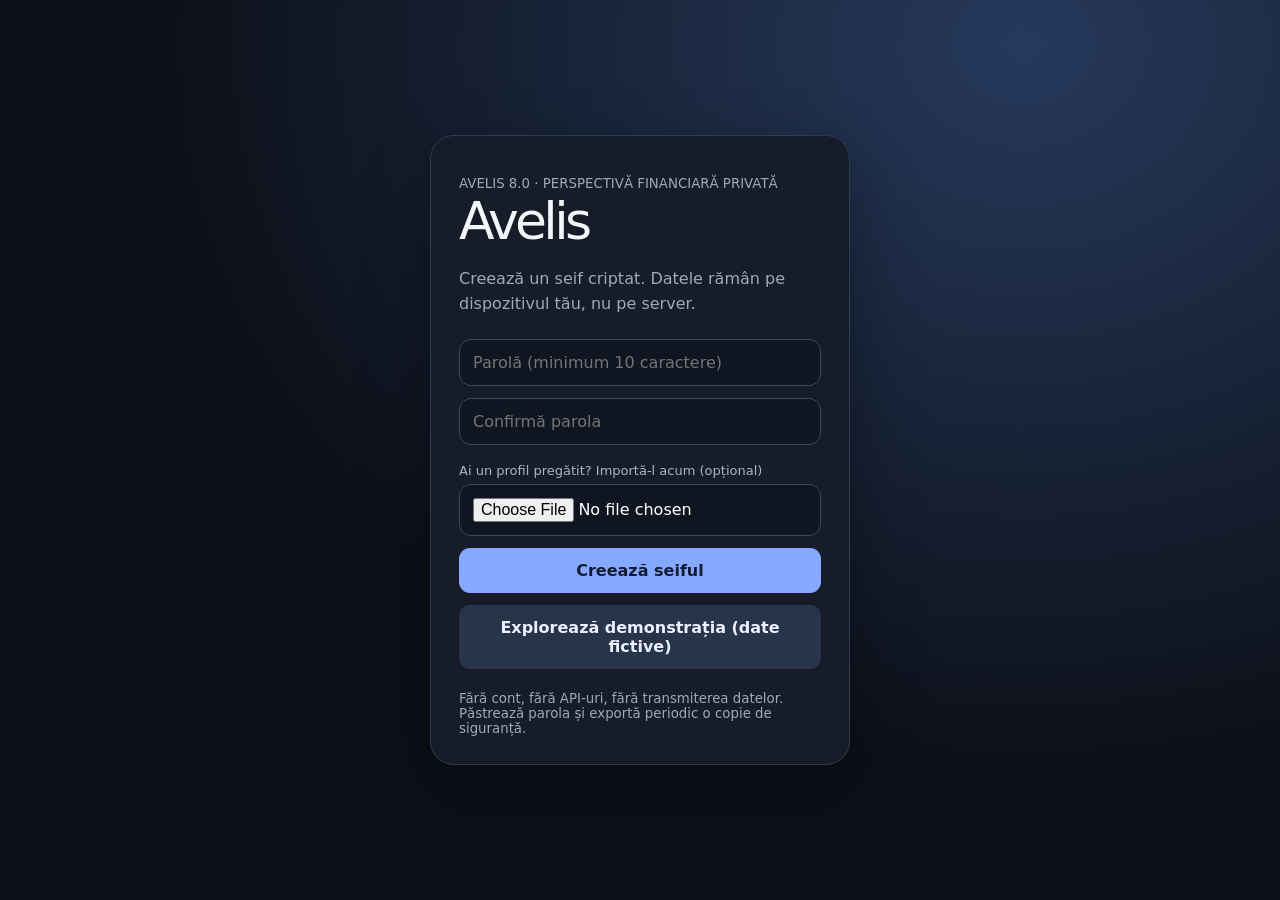
==== commit 13fea55d: "Avelis 8: interactive actual and forecast calendar, purchase timing, direct navigation and integrate" ====
--- a/public/index.html
+++ b/public/index.html
@@ -1 +1 @@
-<!doctype html><html lang="ro"><head><meta charset="utf-8"><meta http-equiv="Content-Security-Policy" content="default-src 'self'; script-src 'self'; style-src 'self' 'unsafe-inline'; img-src 'self' data: blob:; connect-src 'self'; object-src 'none'; base-uri 'none'; form-action 'none'; worker-src 'self'"><meta name="referrer" content="no-referrer"><meta name="description" content="Avelis — local-first financial planning and transaction analysis."><meta name="viewport" content="width=device-width,initial-scale=1,viewport-fit=cover"><meta name="theme-color" content="#0b1019"><meta name="apple-mobile-web-app-capable" content="yes"><meta name="apple-mobile-web-app-status-bar-style" content="black-translucent"><link rel="apple-touch-icon" href="./icon-192.png"><link rel="manifest" href="./manifest.webmanifest"><link rel="stylesheet" href="./style.css?v=7.1"><title>Avelis</title></head><body><div id="app"><noscript>Activează JavaScript pentru a utiliza Avelis.</noscript></div><script src="./app.js?v=7.1" defer></script><script src="./vault.js?v=7.1" defer></script></body></html>+<!doctype html><html lang="ro"><head><meta charset="utf-8"><meta http-equiv="Content-Security-Policy" content="default-src 'self'; script-src 'self'; style-src 'self' 'unsafe-inline'; img-src 'self' data: blob:; connect-src 'self'; object-src 'none'; base-uri 'none'; form-action 'none'; worker-src 'self'"><meta name="referrer" content="no-referrer"><meta name="description" content="Avelis — local-first financial planning and transaction analysis."><meta name="viewport" content="width=device-width,initial-scale=1,viewport-fit=cover"><meta name="theme-color" content="#0b1019"><meta name="apple-mobile-web-app-capable" content="yes"><meta name="apple-mobile-web-app-status-bar-style" content="black-translucent"><link rel="apple-touch-icon" href="./icon-192.png"><link rel="manifest" href="./manifest.webmanifest"><link rel="stylesheet" href="./style.css?v=8.0"><title>Avelis</title></head><body><div id="app"><noscript>Activează JavaScript pentru a utiliza Avelis.</noscript></div><script src="./app.js?v=8.0" defer></script><script src="./vault.js?v=8.0" defer></script></body></html>
--- a/public/style.css
+++ b/public/style.css
@@ -247,3 +247,7 @@
 @media(max-width:900px){.av7-workspace{grid-template-columns:1fr;gap:0}.av7-pulse>div{padding:12px}.av7-pulse small{font-size:8px}.av7-pulse b{font-size:25px}.av7-pulse span{font-size:10px}.av7-shortcuts{gap:5px}.av7-shortcuts button{font-size:10px;padding:8px 3px;min-height:44px}.av7-task{grid-template-columns:26px minmax(0,1fr) auto;gap:7px;padding:12px 0}.av7-task>span{width:26px;height:26px}.av7-task b,.av7-group b{font-size:13px}.av7-task small,.av7-group small{font-size:10px}.av7-hero{padding:20px}.av7-attention .av7-group{grid-template-columns:1fr}.av7-strategies strong{font-size:12px}.av7-group button{font-size:11px;min-height:40px}}@media(prefers-reduced-motion:reduce){.av7-progress i,.av7-hero{animation:none!important}}
 
 .av71-accountchips{margin:8px 0}.av71-accountchips small{color:var(--muted);font-size:10px;letter-spacing:.11em}.av71-accountchips .v2links{margin:5px 0}.av71-totals{display:grid;grid-template-columns:repeat(3,minmax(0,1fr));gap:14px;margin:16px 0}.av71-totals>div{border-left:2px solid var(--border);padding-left:10px}.av71-totals small,.av71-totals b{display:block}.av71-totals small{font-size:10px;color:var(--muted)}.av71-totals b{font-size:clamp(18px,3vw,30px);font-weight:600;letter-spacing:-.045em;overflow-wrap:anywhere}.av71-barlegend{display:flex;flex-wrap:wrap;gap:13px;font-size:11px;color:var(--muted)}.av71-barlegend span:nth-child(1){color:#86a8ff}.av71-barlegend span:nth-child(2){color:#c2a9fa}.av71-barlegend span:nth-child(3){color:#e4b77d}.av71-bars{display:grid;grid-template-columns:repeat(var(--months),minmax(22px,1fr));gap:4px;height:178px;overflow-x:auto;margin:15px 0 6px;align-items:stretch;scrollbar-width:thin}.avelis-root .av71-month{padding:3px 2px;border:0;background:transparent;display:flex;flex-direction:column;justify-content:flex-end;min-width:0;gap:5px;align-items:center}.avelis-root .av71-month.chosen{background:#86a8ff12;border-radius:8px}.av71-bartrack{height:137px;width:100%;display:flex;gap:2px;align-items:flex-end;justify-content:center;border-bottom:1px solid var(--border);background:repeating-linear-gradient(to top,transparent 0 33px,#8ca0bd12 33px 34px)}.av71-bartrack>i,.av71-bartrack>div{width:38%;max-width:20px;border-radius:4px 4px 0 0;overflow:hidden;transform-origin:bottom;animation:av71grow .5s ease both}.av71-bartrack>i{background:#86a8ff}.av71-bartrack>div{display:flex;flex-direction:column-reverse}.av71-bartrack>div i:first-child{background:#c2a9fa}.av71-bartrack>div i:last-child{background:#e4b77d}.av71-bartrack em{color:var(--muted);font-size:10px}.av71-month small{font-size:10px;color:var(--muted)}@keyframes av71grow{from{transform:scaleY(0)}to{transform:scaleY(1)}}@media(max-width:900px){.av71-totals{gap:7px}.av71-totals b{font-size:18px}.av71-totals small{font-size:9px}.av71-bars{grid-template-columns:repeat(var(--months),minmax(23px,1fr))}}@media(prefers-reduced-motion:reduce){.av71-bartrack>i,.av71-bartrack>div{animation:none!important}}
+
+/* Avelis 8: navigation and calendar designed for touch and desktop. */
+.av8-toolbar{display:flex;gap:10px;justify-content:space-between;margin-bottom:14px}.av8-toolbar .av6-seg{flex:1;max-width:420px}.av8-monthpick{max-width:180px;margin:12px auto}.av8-calstats{display:grid;grid-template-columns:repeat(3,minmax(0,1fr));gap:12px;margin:14px 0 20px}.av8-calstats>div{border-left:2px solid var(--border);padding:4px 9px}.av8-calstats small,.av8-calstats b{display:block}.av8-calstats small{font-size:10px;color:var(--muted)}.av8-calstats b{font-weight:600;font-size:clamp(16px,2.6vw,27px);letter-spacing:-.045em;overflow-wrap:anywhere}.av8-days{display:grid;grid-template-columns:repeat(7,minmax(0,1fr));gap:5px}.av8-weekday{text-align:center;color:var(--muted);font-size:11px;padding:8px 0}.avelis-root .av8-day{display:flex;flex-direction:column;align-items:center;justify-content:space-between;min-width:0;min-height:68px;padding:8px 2px;background:var(--bg);border:1px solid var(--border);border-radius:12px;gap:3px}.av8-day b{font-size:14px}.av8-day small{font-size:10px;max-width:100%;overflow-wrap:anywhere;color:var(--muted)}.avelis-root .av8-day.selected{border:1px solid var(--mint);background:#86a8ff20;color:var(--text)}.avelis-root .av8-day.today b{color:var(--mint)}.avelis-root .av8-day.risk{border-color:#ff9e9b70}.av8-dots{display:flex;gap:3px;min-height:5px}.av8-dots i{width:5px;height:5px;border-radius:50%;display:block}.av8-dots .income{background:#86a8ff}.av8-dots .out{background:#c2a9fa}.av8-dots .risk{background:#ff9e9b}.av8-buyhero{margin-bottom:18px;padding:27px;border:1px solid #52658a;border-radius:24px;background:radial-gradient(ellipse at 95% 0%,#6874ae50,transparent 60%),#1b2538;color:#f2f5fc}.av8-buyhero>small,.av8-result>small{font-size:10px;letter-spacing:.13em;color:#b6c9f5}.av8-buyhero h2{font-size:clamp(28px,4vw,45px);letter-spacing:-.055em;margin:8px 0}.av8-buyhero p{color:#c0cce0}.av8-buyform{display:grid;grid-template-columns:1fr 1fr auto;align-items:end;gap:12px}.av8-buyform label{color:#dce6fa}.av8-buyform input[type=number]{background:#101827!important;color:#f2f5fc!important}.av8-result{margin-top:18px;border-top:1px solid #9eb9ff35;padding-top:16px;animation:v2appear .3s ease both}.av8-result b{display:block;font-size:clamp(26px,4vw,42px);letter-spacing:-.04em;margin:8px 0;font-weight:600}.avelis-root .av8-result button{background:#283950;color:#e8edff;border-color:#51678b}.avelis-root .av8-buyhero .check{min-height:40px}.avelis-root .av8-buyhero .tiny{font-size:11px}
+@media(max-width:900px){.avelis-root nav{grid-template-columns:repeat(6,minmax(0,1fr));gap:2px;padding-left:4px;padding-right:4px}.avelis-root nav button{font-size:9px;padding:4px 1px;min-width:0}.avelis-root nav button svg{width:20px;height:20px}.av8-days{gap:3px}.avelis-root .av8-day{min-height:62px;border-radius:8px;padding:5px 1px}.av8-day small{font-size:9px}.av8-day b{font-size:12px}.av8-calstats{gap:5px}.av8-calstats>div{padding:3px 5px}.av8-calstats small{font-size:9px}.av8-buyhero{padding:18px}.av8-buyform{grid-template-columns:1fr}.av8-buyform button{min-height:44px}.av8-buyform label{margin:0}}@media(prefers-reduced-motion:reduce){.av8-result{animation:none!important}}
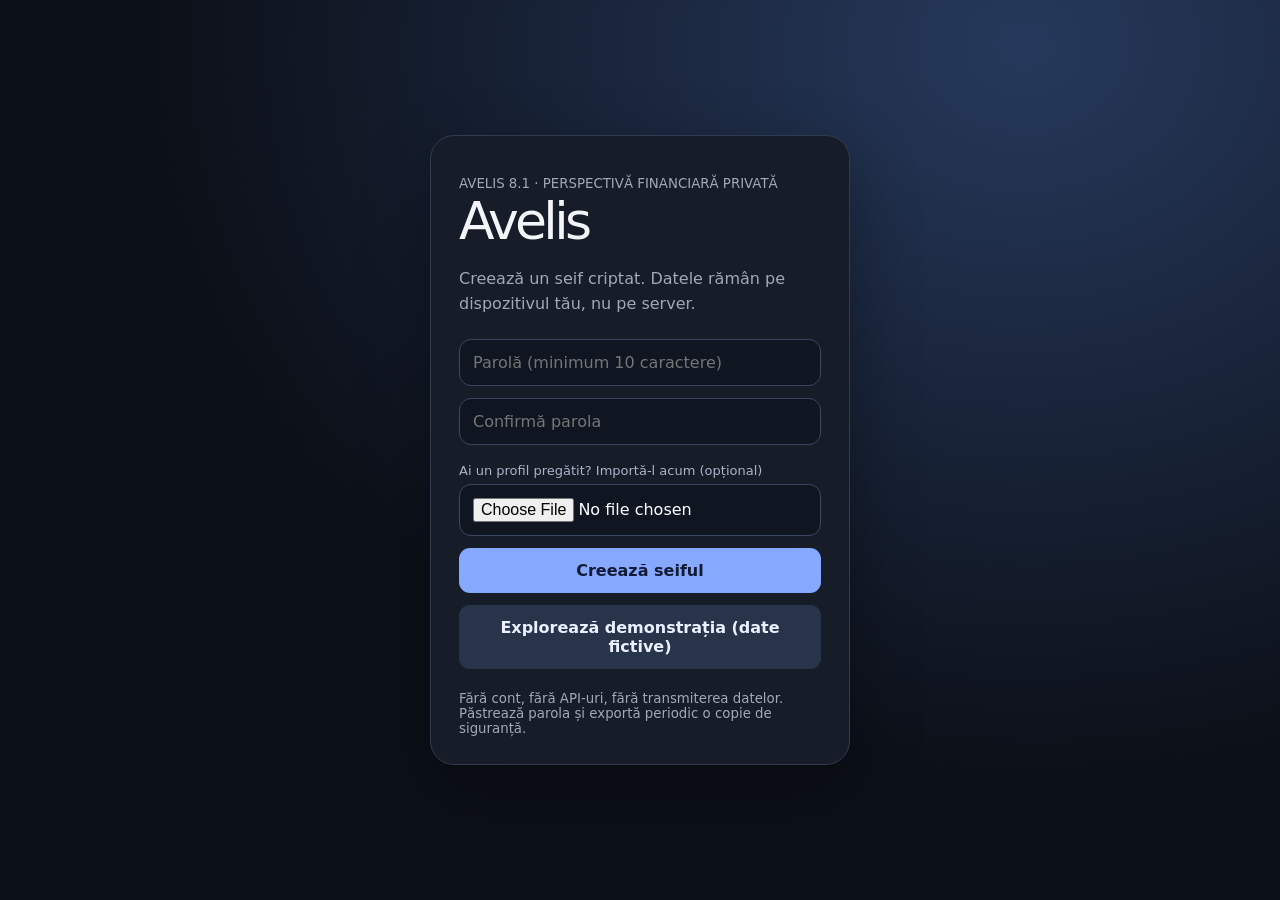
==== commit 67469623: "Complete calendar lifecycle: reconcile planned payments, preserve history, transaction CSV export an" ====
--- a/public/index.html
+++ b/public/index.html
@@ -1 +1 @@
-<!doctype html><html lang="ro"><head><meta charset="utf-8"><meta http-equiv="Content-Security-Policy" content="default-src 'self'; script-src 'self'; style-src 'self' 'unsafe-inline'; img-src 'self' data: blob:; connect-src 'self'; object-src 'none'; base-uri 'none'; form-action 'none'; worker-src 'self'"><meta name="referrer" content="no-referrer"><meta name="description" content="Avelis — local-first financial planning and transaction analysis."><meta name="viewport" content="width=device-width,initial-scale=1,viewport-fit=cover"><meta name="theme-color" content="#0b1019"><meta name="apple-mobile-web-app-capable" content="yes"><meta name="apple-mobile-web-app-status-bar-style" content="black-translucent"><link rel="apple-touch-icon" href="./icon-192.png"><link rel="manifest" href="./manifest.webmanifest"><link rel="stylesheet" href="./style.css?v=8.0"><title>Avelis</title></head><body><div id="app"><noscript>Activează JavaScript pentru a utiliza Avelis.</noscript></div><script src="./app.js?v=8.0" defer></script><script src="./vault.js?v=8.0" defer></script></body></html>+<!doctype html><html lang="ro"><head><meta charset="utf-8"><meta http-equiv="Content-Security-Policy" content="default-src 'self'; script-src 'self'; style-src 'self' 'unsafe-inline'; img-src 'self' data: blob:; connect-src 'self'; object-src 'none'; base-uri 'none'; form-action 'none'; worker-src 'self'"><meta name="referrer" content="no-referrer"><meta name="description" content="Avelis — local-first financial planning and transaction analysis."><meta name="viewport" content="width=device-width,initial-scale=1,viewport-fit=cover"><meta name="theme-color" content="#0b1019"><meta name="apple-mobile-web-app-capable" content="yes"><meta name="apple-mobile-web-app-status-bar-style" content="black-translucent"><link rel="apple-touch-icon" href="./icon-192.png"><link rel="manifest" href="./manifest.webmanifest"><link rel="stylesheet" href="./style.css?v=8.1"><title>Avelis</title></head><body><div id="app"><noscript>Activează JavaScript pentru a utiliza Avelis.</noscript></div><script src="./app.js?v=8.1" defer></script><script src="./vault.js?v=8.1" defer></script></body></html>
--- a/public/style.css
+++ b/public/style.css
@@ -251,3 +251,5 @@
 /* Avelis 8: navigation and calendar designed for touch and desktop. */
 .av8-toolbar{display:flex;gap:10px;justify-content:space-between;margin-bottom:14px}.av8-toolbar .av6-seg{flex:1;max-width:420px}.av8-monthpick{max-width:180px;margin:12px auto}.av8-calstats{display:grid;grid-template-columns:repeat(3,minmax(0,1fr));gap:12px;margin:14px 0 20px}.av8-calstats>div{border-left:2px solid var(--border);padding:4px 9px}.av8-calstats small,.av8-calstats b{display:block}.av8-calstats small{font-size:10px;color:var(--muted)}.av8-calstats b{font-weight:600;font-size:clamp(16px,2.6vw,27px);letter-spacing:-.045em;overflow-wrap:anywhere}.av8-days{display:grid;grid-template-columns:repeat(7,minmax(0,1fr));gap:5px}.av8-weekday{text-align:center;color:var(--muted);font-size:11px;padding:8px 0}.avelis-root .av8-day{display:flex;flex-direction:column;align-items:center;justify-content:space-between;min-width:0;min-height:68px;padding:8px 2px;background:var(--bg);border:1px solid var(--border);border-radius:12px;gap:3px}.av8-day b{font-size:14px}.av8-day small{font-size:10px;max-width:100%;overflow-wrap:anywhere;color:var(--muted)}.avelis-root .av8-day.selected{border:1px solid var(--mint);background:#86a8ff20;color:var(--text)}.avelis-root .av8-day.today b{color:var(--mint)}.avelis-root .av8-day.risk{border-color:#ff9e9b70}.av8-dots{display:flex;gap:3px;min-height:5px}.av8-dots i{width:5px;height:5px;border-radius:50%;display:block}.av8-dots .income{background:#86a8ff}.av8-dots .out{background:#c2a9fa}.av8-dots .risk{background:#ff9e9b}.av8-buyhero{margin-bottom:18px;padding:27px;border:1px solid #52658a;border-radius:24px;background:radial-gradient(ellipse at 95% 0%,#6874ae50,transparent 60%),#1b2538;color:#f2f5fc}.av8-buyhero>small,.av8-result>small{font-size:10px;letter-spacing:.13em;color:#b6c9f5}.av8-buyhero h2{font-size:clamp(28px,4vw,45px);letter-spacing:-.055em;margin:8px 0}.av8-buyhero p{color:#c0cce0}.av8-buyform{display:grid;grid-template-columns:1fr 1fr auto;align-items:end;gap:12px}.av8-buyform label{color:#dce6fa}.av8-buyform input[type=number]{background:#101827!important;color:#f2f5fc!important}.av8-result{margin-top:18px;border-top:1px solid #9eb9ff35;padding-top:16px;animation:v2appear .3s ease both}.av8-result b{display:block;font-size:clamp(26px,4vw,42px);letter-spacing:-.04em;margin:8px 0;font-weight:600}.avelis-root .av8-result button{background:#283950;color:#e8edff;border-color:#51678b}.avelis-root .av8-buyhero .check{min-height:40px}.avelis-root .av8-buyhero .tiny{font-size:11px}
 @media(max-width:900px){.avelis-root nav{grid-template-columns:repeat(6,minmax(0,1fr));gap:2px;padding-left:4px;padding-right:4px}.avelis-root nav button{font-size:9px;padding:4px 1px;min-width:0}.avelis-root nav button svg{width:20px;height:20px}.av8-days{gap:3px}.avelis-root .av8-day{min-height:62px;border-radius:8px;padding:5px 1px}.av8-day small{font-size:9px}.av8-day b{font-size:12px}.av8-calstats{gap:5px}.av8-calstats>div{padding:3px 5px}.av8-calstats small{font-size:9px}.av8-buyhero{padding:18px}.av8-buyform{grid-template-columns:1fr}.av8-buyform button{min-height:44px}.av8-buyform label{margin:0}}@media(prefers-reduced-motion:reduce){.av8-result{animation:none!important}}
+
+.av8-reconcile{border-top:1px solid var(--border);padding:12px 0}.av8-reconcile b,.av8-reconcile small{display:block}.av8-reconcile small{color:var(--muted);font-size:11px}.av8-reconcile .actions{margin-top:7px;flex-wrap:wrap}.av8-reconcile button{min-height:40px}
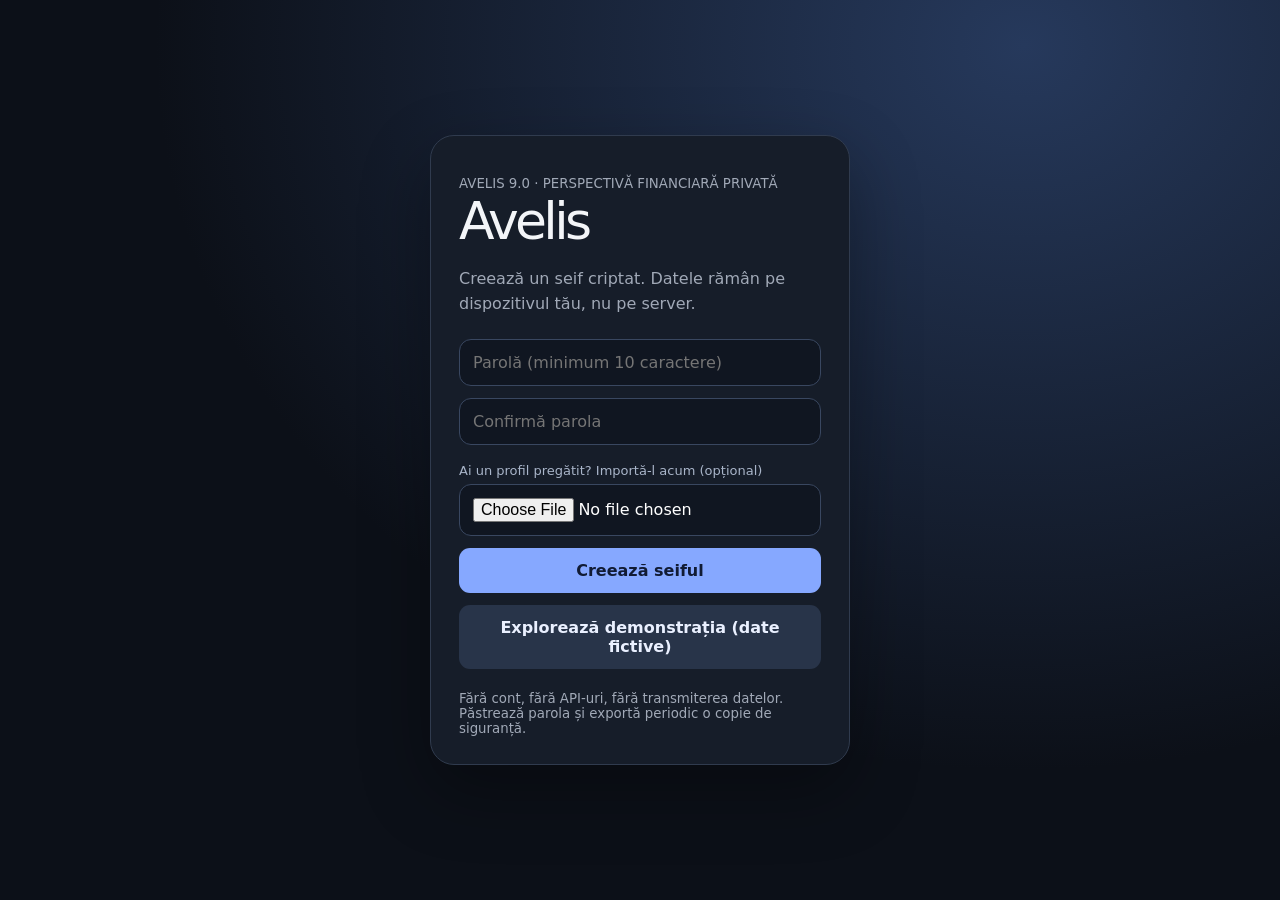
==== commit e13f952d: "Avelis 9: reserve-aware stress allocation, debt optimization, release timeline, subscription report " ====
--- a/public/index.html
+++ b/public/index.html
@@ -1 +1 @@
-<!doctype html><html lang="ro"><head><meta charset="utf-8"><meta http-equiv="Content-Security-Policy" content="default-src 'self'; script-src 'self'; style-src 'self' 'unsafe-inline'; img-src 'self' data: blob:; connect-src 'self'; object-src 'none'; base-uri 'none'; form-action 'none'; worker-src 'self'"><meta name="referrer" content="no-referrer"><meta name="description" content="Avelis — local-first financial planning and transaction analysis."><meta name="viewport" content="width=device-width,initial-scale=1,viewport-fit=cover"><meta name="theme-color" content="#0b1019"><meta name="apple-mobile-web-app-capable" content="yes"><meta name="apple-mobile-web-app-status-bar-style" content="black-translucent"><link rel="apple-touch-icon" href="./icon-192.png"><link rel="manifest" href="./manifest.webmanifest"><link rel="stylesheet" href="./style.css?v=8.1"><title>Avelis</title></head><body><div id="app"><noscript>Activează JavaScript pentru a utiliza Avelis.</noscript></div><script src="./app.js?v=8.1" defer></script><script src="./vault.js?v=8.1" defer></script></body></html>+<!doctype html><html lang="ro"><head><meta charset="utf-8"><meta http-equiv="Content-Security-Policy" content="default-src 'self'; script-src 'self'; style-src 'self' 'unsafe-inline'; img-src 'self' data: blob:; connect-src 'self'; object-src 'none'; base-uri 'none'; form-action 'none'; worker-src 'self'"><meta name="referrer" content="no-referrer"><meta name="description" content="Avelis — local-first financial planning and transaction analysis."><meta name="viewport" content="width=device-width,initial-scale=1,viewport-fit=cover"><meta name="theme-color" content="#0b1019"><meta name="apple-mobile-web-app-capable" content="yes"><meta name="apple-mobile-web-app-status-bar-style" content="black-translucent"><link rel="apple-touch-icon" href="./icon-192.png"><link rel="manifest" href="./manifest.webmanifest"><link rel="stylesheet" href="./style.css?v=9.0"><title>Avelis</title></head><body><div id="app"><noscript>Activează JavaScript pentru a utiliza Avelis.</noscript></div><script src="./app.js?v=9.0" defer></script><script src="./vault.js?v=9.0" defer></script></body></html>
--- a/public/style.css
+++ b/public/style.css
@@ -253,3 +253,9 @@
 @media(max-width:900px){.avelis-root nav{grid-template-columns:repeat(6,minmax(0,1fr));gap:2px;padding-left:4px;padding-right:4px}.avelis-root nav button{font-size:9px;padding:4px 1px;min-width:0}.avelis-root nav button svg{width:20px;height:20px}.av8-days{gap:3px}.avelis-root .av8-day{min-height:62px;border-radius:8px;padding:5px 1px}.av8-day small{font-size:9px}.av8-day b{font-size:12px}.av8-calstats{gap:5px}.av8-calstats>div{padding:3px 5px}.av8-calstats small{font-size:9px}.av8-buyhero{padding:18px}.av8-buyform{grid-template-columns:1fr}.av8-buyform button{min-height:44px}.av8-buyform label{margin:0}}@media(prefers-reduced-motion:reduce){.av8-result{animation:none!important}}
 
 .av8-reconcile{border-top:1px solid var(--border);padding:12px 0}.av8-reconcile b,.av8-reconcile small{display:block}.av8-reconcile small{color:var(--muted);font-size:11px}.av8-reconcile .actions{margin-top:7px;flex-wrap:wrap}.av8-reconcile button{min-height:40px}
+
+/* Avelis 9: quieter glass architecture, cobalt/lavender, compact desktop and OLED. */
+.av9-tabs{display:flex;gap:6px;background:var(--bg);border:1px solid var(--border);border-radius:14px;padding:5px;margin:0 0 16px;flex-wrap:wrap}.avelis-root .av9-tabs button{flex:1;min-height:43px;border:0;background:transparent;color:var(--muted)}.avelis-root .av9-tabs button.selected{background:var(--panel);color:var(--text);box-shadow:0 2px 8px #0003;border:1px solid var(--border)}.av9-hero{position:relative;isolation:isolate;overflow:hidden;background:radial-gradient(ellipse at 93% 0%,#687fbc6b,transparent 56%),linear-gradient(140deg,#283956,#121a2b 75%);border:1px solid #52678b;border-radius:28px;padding:32px;margin-bottom:18px;color:#f3f6ff;box-shadow:0 22px 65px #0003}.av9-orbit{position:absolute;z-index:-1;inset:-70% -10% -40% 40%;border:1px solid #98b5ff28;border-radius:50%;box-shadow:0 0 0 35px #98b5ff09,0 0 0 80px #98b5ff08,0 0 0 140px #98b5ff06;animation:av5breath 8s ease-in-out infinite alternate;pointer-events:none}.av9-kicker,.av9-teaser small{font-size:10px;letter-spacing:.17em;font-weight:700;color:#b4c9fa}.av9-hero h2{font-size:clamp(29px,4vw,52px);line-height:1.05;font-weight:580;letter-spacing:-.055em;margin:14px 0}.av9-hero p{color:#c2cee4;max-width:62ch}.av9-value{font-size:clamp(33px,6vw,66px);font-weight:550;line-height:1.1;letter-spacing:-.065em;margin:18px 0 6px;font-variant-numeric:tabular-nums}.av9-sub{color:#b8c7e4;font-size:12px}.av9-herofoot,.av9-pair{display:grid;grid-template-columns:1fr 1fr;gap:14px;margin:20px 0 0}.av9-herofoot{border-top:1px solid #cbd7ff22;padding-top:18px}.av9-herofoot small,.av9-herofoot b,.av9-herofoot span,.av9-pair small,.av9-pair b{display:block}.av9-herofoot small,.av9-herofoot span,.av9-pair small{font-size:11px;color:#b8c7e4}.av9-herofoot b,.av9-pair b{font-size:clamp(22px,3vw,34px);font-weight:560;letter-spacing:-.05em;overflow-wrap:anywhere}.card .av9-pair>div{background:var(--bg);border:1px solid var(--border);border-radius:14px;padding:13px}.card .av9-pair small{color:var(--muted)}.av9-line{display:grid;grid-template-columns:36px minmax(0,1fr) auto;gap:12px;align-items:center;border-top:1px solid var(--border);padding:14px 0}.av9-line b,.av9-line small,.av9-line strong{display:block;overflow-wrap:anywhere}.av9-line small{font-size:11px;color:var(--muted)}.av9-number{display:grid;place-items:center;width:34px;height:34px;border-radius:11px;background:#86a8ff18;color:var(--mint);font-weight:600;font-size:12px}.av9-comparison{display:grid;grid-template-columns:1fr 1fr;gap:14px}.av9-comparison .av9-value{font-size:clamp(30px,4vw,46px)}.av9-timeline{margin:10px 0 4px}.av9-timeline>div{display:grid;grid-template-columns:20px minmax(0,1fr) auto;gap:12px;align-items:center;position:relative;padding:13px 0}.av9-timeline>div:before{content:"";position:absolute;left:7px;top:0;bottom:0;width:1px;background:var(--border)}.av9-timeline>div>i{width:15px;height:15px;border:3px solid var(--panel);background:var(--mint);border-radius:50%;z-index:1;box-shadow:0 0 0 1px var(--mint)}.av9-timeline small,.av9-timeline b,.av9-timeline span{display:block}.av9-timeline small,.av9-timeline span{font-size:11px;color:var(--muted)}.av9-teaser{display:flex;justify-content:space-between;align-items:center;gap:18px;padding:18px 22px;border:1px solid #546b963f;background:linear-gradient(120deg,#86a8ff12,#c2a9fa0a),var(--panel);border-radius:19px;margin:0 0 16px}.av9-teaser h2{font-size:19px;margin:5px 0}.av9-teaser p{font-size:12px;color:var(--muted);margin:0}.av9-teaser small{color:var(--mint)}.av9-teaser button{flex:none}.avelis-root[data-theme=oled]{--bg:#000;--panel:#0b0d12;--border:#292d38;--text:#f4f5fa;--muted:#a4adbe;--mint:#90b1ff;background:#000}.avelis-root[data-theme=oled] aside,.avelis-root[data-theme=oled] nav{background:#050609}.avelis-root[data-theme=oled] .av5-hero,.avelis-root[data-theme=oled] .av9-hero{background:linear-gradient(140deg,#16223a,#080b11 75%)}.avelis-root[data-theme=oled] input,.avelis-root[data-theme=oled] select{background:#050609}.avelis-root[data-theme=oled] .card{background:var(--panel)}.avelis-root[data-theme=oled] .v2date{background:#151923}
+@media(min-width:1200px){.avelis-root main{max-width:1800px}.av9-teaser{padding:20px 26px}.av9-hero{padding:36px 40px}.avelis-root .av9-comparison .card{min-height:190px}}
+@media(max-width:900px){.av9-hero{padding:22px 18px;border-radius:23px}.av9-hero h2{font-size:32px}.av9-value{font-size:48px}.av9-teaser{padding:13px;gap:8px}.av9-teaser h2{font-size:15px}.av9-teaser p{font-size:10px}.av9-teaser button{font-size:11px;padding:9px;min-height:44px}.av9-tabs button{font-size:12px}.av9-comparison{grid-template-columns:1fr;gap:0}.av9-pair{gap:8px}.av9-line{grid-template-columns:30px minmax(0,1fr) auto;gap:8px}.av9-number{width:29px;height:29px}.av9-line strong{font-size:13px}.av9-timeline strong{font-size:13px}.av9-line b{font-size:13px}}
+@media(prefers-reduced-motion:reduce){.av9-orbit{animation:none!important}}
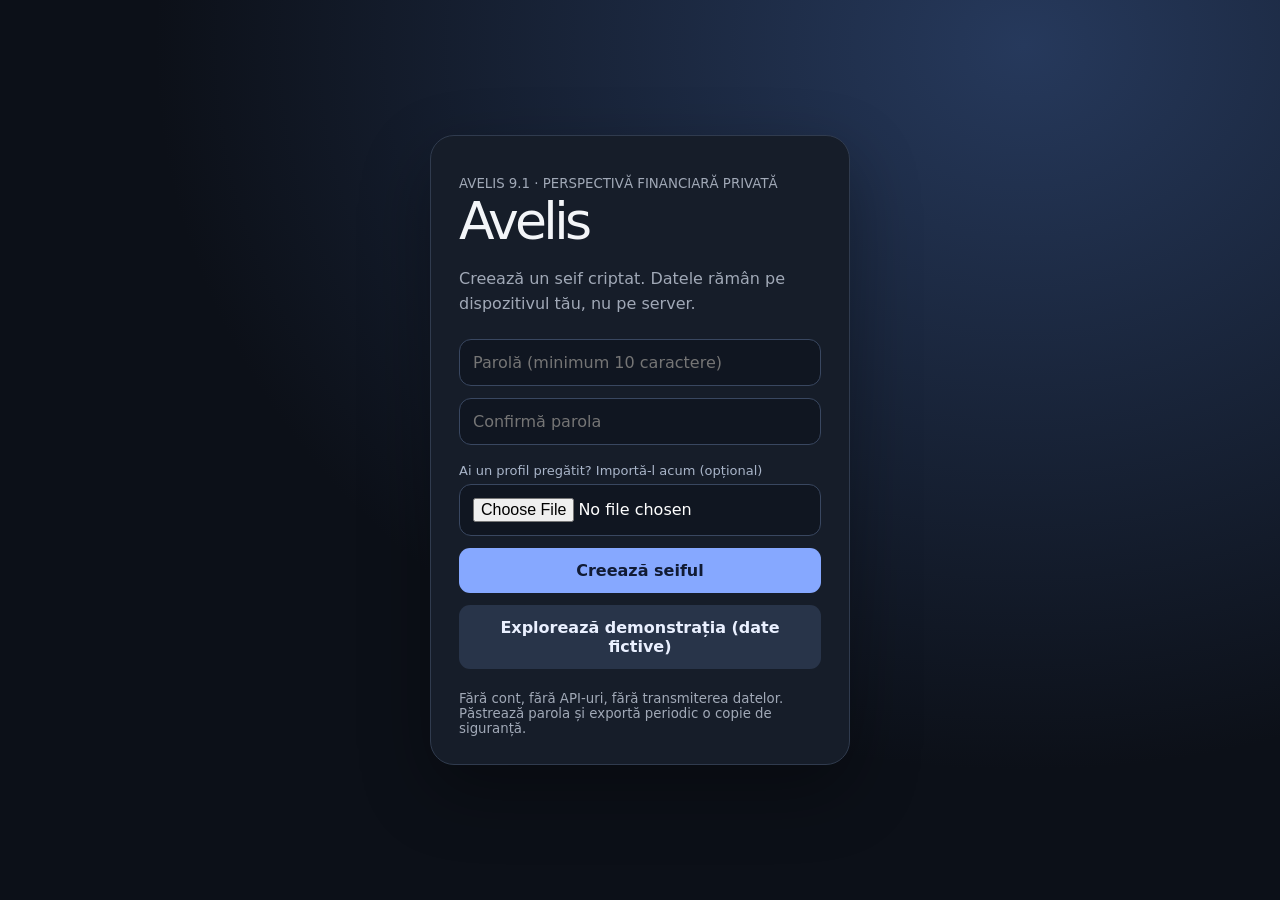
==== commit 68c5000a: "Avelis 9.1: source-aware bank imports, import audit trail, contextual financial assistant and large " ====
--- a/public/index.html
+++ b/public/index.html
@@ -1 +1 @@
-<!doctype html><html lang="ro"><head><meta charset="utf-8"><meta http-equiv="Content-Security-Policy" content="default-src 'self'; script-src 'self'; style-src 'self' 'unsafe-inline'; img-src 'self' data: blob:; connect-src 'self'; object-src 'none'; base-uri 'none'; form-action 'none'; worker-src 'self'"><meta name="referrer" content="no-referrer"><meta name="description" content="Avelis — local-first financial planning and transaction analysis."><meta name="viewport" content="width=device-width,initial-scale=1,viewport-fit=cover"><meta name="theme-color" content="#0b1019"><meta name="apple-mobile-web-app-capable" content="yes"><meta name="apple-mobile-web-app-status-bar-style" content="black-translucent"><link rel="apple-touch-icon" href="./icon-192.png"><link rel="manifest" href="./manifest.webmanifest"><link rel="stylesheet" href="./style.css?v=9.0"><title>Avelis</title></head><body><div id="app"><noscript>Activează JavaScript pentru a utiliza Avelis.</noscript></div><script src="./app.js?v=9.0" defer></script><script src="./vault.js?v=9.0" defer></script></body></html>+<!doctype html><html lang="ro"><head><meta charset="utf-8"><meta http-equiv="Content-Security-Policy" content="default-src 'self'; script-src 'self'; style-src 'self' 'unsafe-inline'; img-src 'self' data: blob:; connect-src 'self'; object-src 'none'; base-uri 'none'; form-action 'none'; worker-src 'self'"><meta name="referrer" content="no-referrer"><meta name="description" content="Avelis — local-first financial planning and transaction analysis."><meta name="viewport" content="width=device-width,initial-scale=1,viewport-fit=cover"><meta name="theme-color" content="#0b1019"><meta name="apple-mobile-web-app-capable" content="yes"><meta name="apple-mobile-web-app-status-bar-style" content="black-translucent"><link rel="apple-touch-icon" href="./icon-192.png"><link rel="manifest" href="./manifest.webmanifest"><link rel="stylesheet" href="./style.css?v=9.1"><title>Avelis</title></head><body><div id="app"><noscript>Activează JavaScript pentru a utiliza Avelis.</noscript></div><script src="./app.js?v=9.1" defer></script><script src="./vault.js?v=9.1" defer></script></body></html>
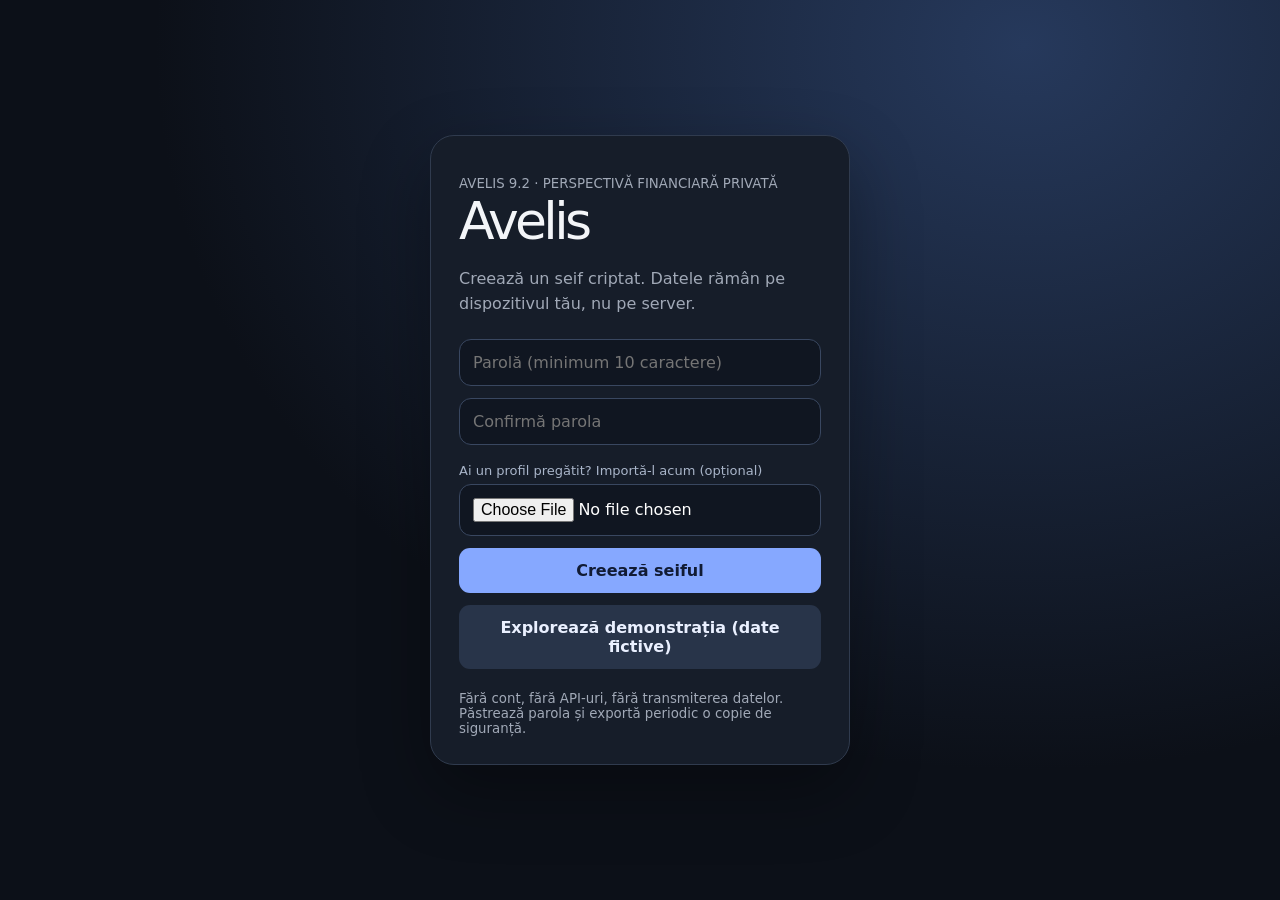
==== commit aa2f629f: "Avelis 9.2: personal balance sheet, wealth history and true two-column desktop overview" ====
--- a/public/index.html
+++ b/public/index.html
@@ -1 +1 @@
-<!doctype html><html lang="ro"><head><meta charset="utf-8"><meta http-equiv="Content-Security-Policy" content="default-src 'self'; script-src 'self'; style-src 'self' 'unsafe-inline'; img-src 'self' data: blob:; connect-src 'self'; object-src 'none'; base-uri 'none'; form-action 'none'; worker-src 'self'"><meta name="referrer" content="no-referrer"><meta name="description" content="Avelis — local-first financial planning and transaction analysis."><meta name="viewport" content="width=device-width,initial-scale=1,viewport-fit=cover"><meta name="theme-color" content="#0b1019"><meta name="apple-mobile-web-app-capable" content="yes"><meta name="apple-mobile-web-app-status-bar-style" content="black-translucent"><link rel="apple-touch-icon" href="./icon-192.png"><link rel="manifest" href="./manifest.webmanifest"><link rel="stylesheet" href="./style.css?v=9.1"><title>Avelis</title></head><body><div id="app"><noscript>Activează JavaScript pentru a utiliza Avelis.</noscript></div><script src="./app.js?v=9.1" defer></script><script src="./vault.js?v=9.1" defer></script></body></html>+<!doctype html><html lang="ro"><head><meta charset="utf-8"><meta http-equiv="Content-Security-Policy" content="default-src 'self'; script-src 'self'; style-src 'self' 'unsafe-inline'; img-src 'self' data: blob:; connect-src 'self'; object-src 'none'; base-uri 'none'; form-action 'none'; worker-src 'self'"><meta name="referrer" content="no-referrer"><meta name="description" content="Avelis — local-first financial planning and transaction analysis."><meta name="viewport" content="width=device-width,initial-scale=1,viewport-fit=cover"><meta name="theme-color" content="#0b1019"><meta name="apple-mobile-web-app-capable" content="yes"><meta name="apple-mobile-web-app-status-bar-style" content="black-translucent"><link rel="apple-touch-icon" href="./icon-192.png"><link rel="manifest" href="./manifest.webmanifest"><link rel="stylesheet" href="./style.css?v=9.2"><title>Avelis</title></head><body><div id="app"><noscript>Activează JavaScript pentru a utiliza Avelis.</noscript></div><script src="./app.js?v=9.2" defer></script><script src="./vault.js?v=9.2" defer></script></body></html>
--- a/public/style.css
+++ b/public/style.css
@@ -259,3 +259,8 @@
 @media(min-width:1200px){.avelis-root main{max-width:1800px}.av9-teaser{padding:20px 26px}.av9-hero{padding:36px 40px}.avelis-root .av9-comparison .card{min-height:190px}}
 @media(max-width:900px){.av9-hero{padding:22px 18px;border-radius:23px}.av9-hero h2{font-size:32px}.av9-value{font-size:48px}.av9-teaser{padding:13px;gap:8px}.av9-teaser h2{font-size:15px}.av9-teaser p{font-size:10px}.av9-teaser button{font-size:11px;padding:9px;min-height:44px}.av9-tabs button{font-size:12px}.av9-comparison{grid-template-columns:1fr;gap:0}.av9-pair{gap:8px}.av9-line{grid-template-columns:30px minmax(0,1fr) auto;gap:8px}.av9-number{width:29px;height:29px}.av9-line strong{font-size:13px}.av9-timeline strong{font-size:13px}.av9-line b{font-size:13px}}
 @media(prefers-reduced-motion:reduce){.av9-orbit{animation:none!important}}
+
+/* desktop first fold: balance chart and planning stack, not a stretched phone view */
+.av92-top{display:grid;grid-template-columns:minmax(0,1.65fr) minmax(275px,1fr);gap:16px;align-items:stretch;margin-bottom:12px}.av92-top>.av5-hero{margin-bottom:0;min-width:0}.av92-side{display:flex;flex-direction:column;gap:10px;min-width:0}.av92-side .av7-pulse{grid-template-columns:1fr;gap:1px;margin:0}.av92-side .av7-pulse>div{padding:18px 20px}.av92-side .av7-pulse-note{margin:0 4px 2px}.av92-side .av9-teaser{flex:1;display:flex;flex-direction:column;align-items:flex-start;justify-content:center;margin:0;padding:20px}.av92-side .av9-teaser button{width:100%}.av92-top>.v4quick{grid-column:1/-1;grid-row:2;margin:0}.av92-side .av9-teaser h2{font-size:clamp(19px,2.3vw,30px);line-height:1.15}.av92-top .av5-hero .chart{height:clamp(150px,19vw,270px)}.avelis-root[data-page=overview] .av7-shortcuts{margin-top:14px}.avelis-root[data-page=overview] .av5-metrics{margin-top:12px}.av92-side .av7-pulse b{font-size:clamp(24px,3vw,36px)}
+@media(min-width:1500px){.avelis-root[data-page=overview] main{max-width:2000px}.av92-top{grid-template-columns:minmax(0,1.8fr) minmax(330px,1fr);gap:20px}.av92-top .av5-hero{padding:30px 32px 22px}.av92-side .av9-teaser{padding:25px}}
+@media(max-width:1100px){.av92-top{grid-template-columns:1fr;gap:12px}.av92-top>.v4quick{grid-row:auto;grid-column:auto}.av92-side .av7-pulse{grid-template-columns:1.3fr 1fr}.av92-side .av9-teaser{flex-direction:row;align-items:center;justify-content:space-between}.av92-side .av9-teaser button{width:auto}.av92-side .av7-pulse>div{padding:12px}.av92-side .av9-teaser{padding:13px}.av92-side .av9-teaser h2{font-size:16px}.av92-top .av5-hero .chart{height:auto;aspect-ratio:600/236}.av92-side .av7-pulse b{font-size:25px}}
